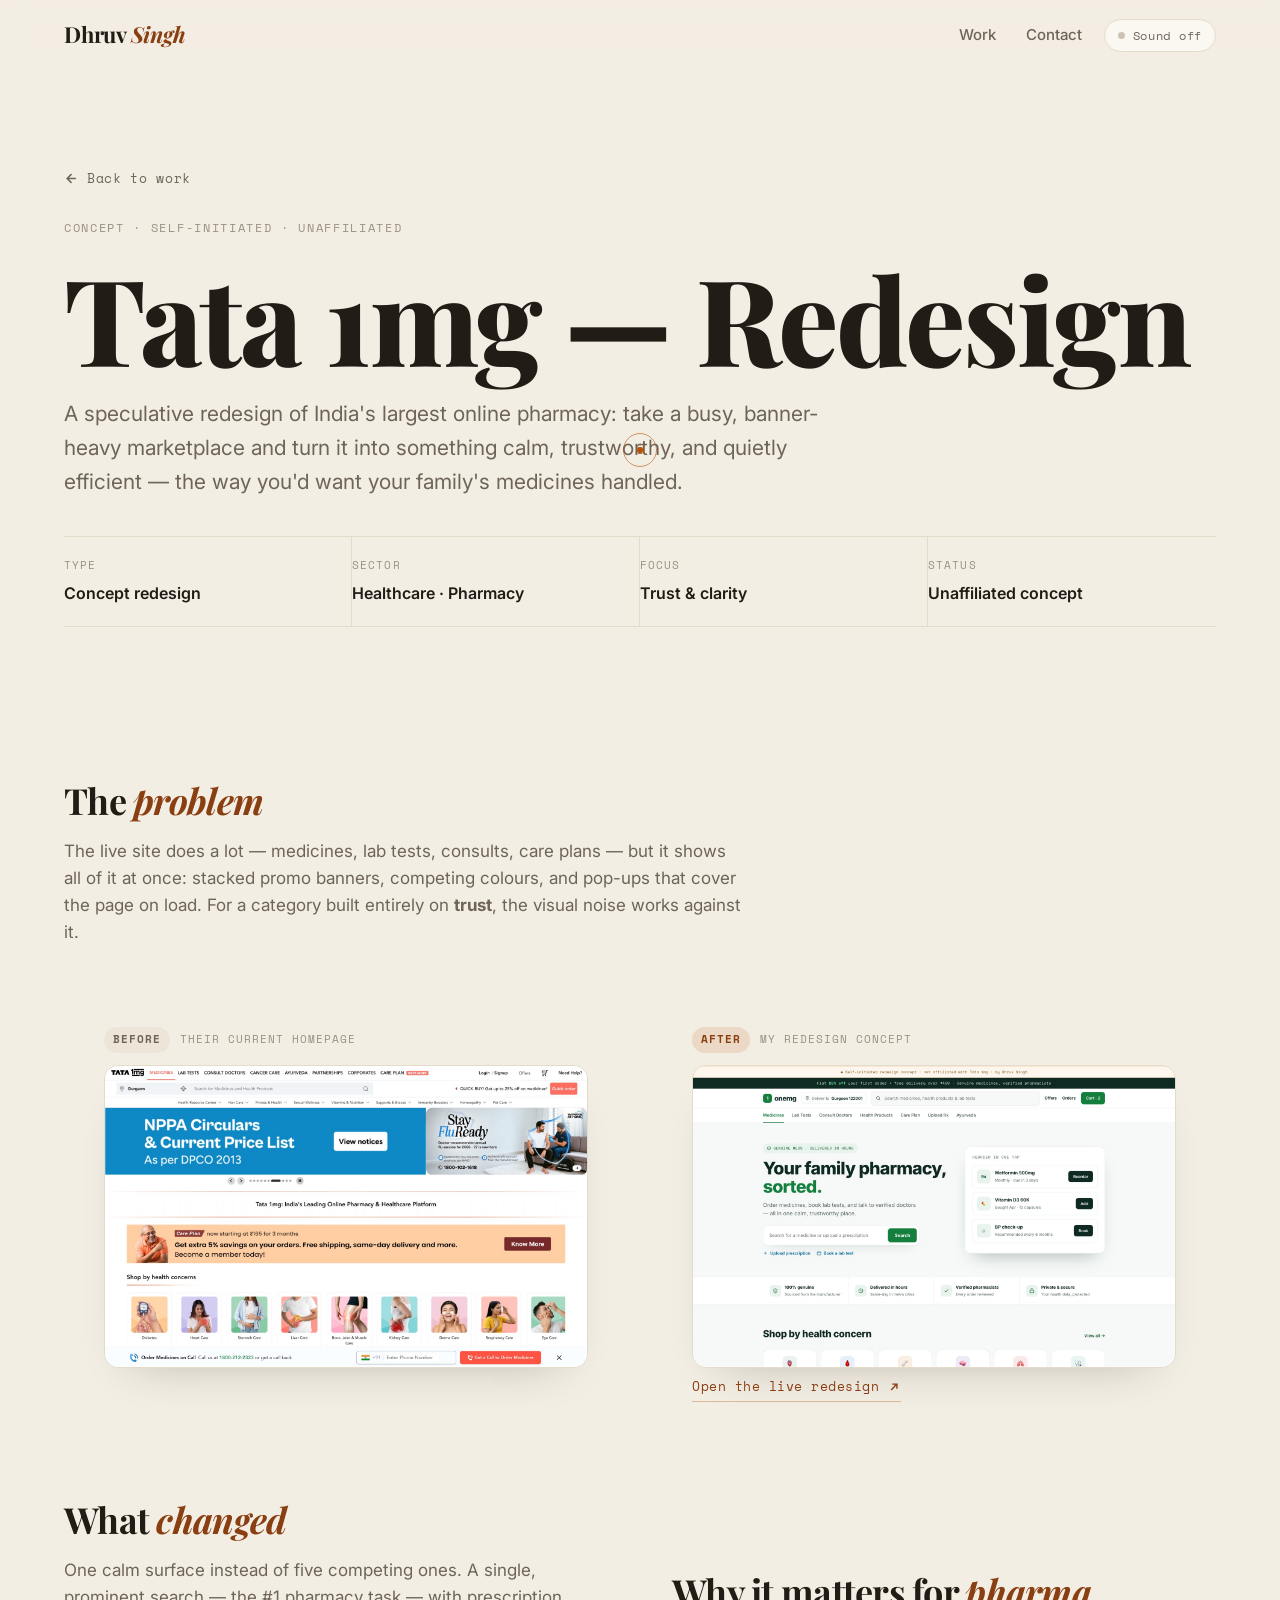
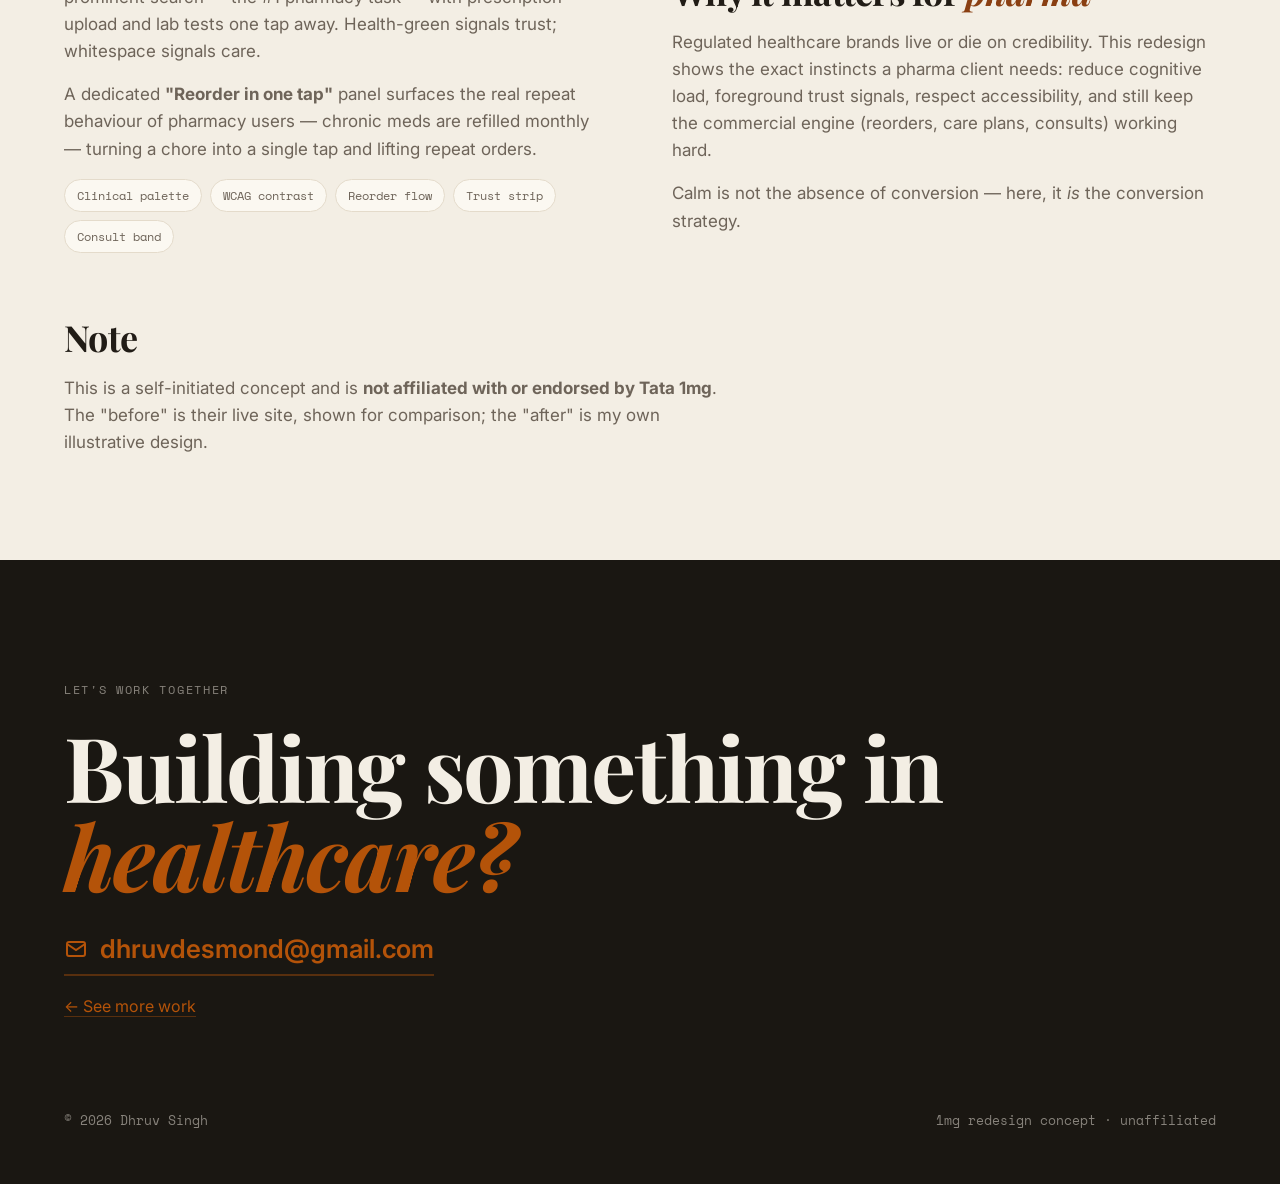
==== case-1mg.html @ 2be218b5 "Real before->after redesigns, favicon, monogram, mobile menu - Blue Tokai + Tata 1mg: designed origi" ====
<!doctype html>
<html lang="en">
<head>
<meta charset="utf-8" />
<meta name="viewport" content="width=device-width, initial-scale=1" />
<title>Tata 1mg — Redesign Concept · Dhruv Singh</title>
<meta name="description" content="A self-initiated, unaffiliated redesign concept for an online pharmacy — calmer, more trustworthy, conversion-aware." />
<link rel="icon" type="image/svg+xml" href="assets/favicon.svg" />
<link rel="preconnect" href="https://fonts.googleapis.com" />
<link rel="preconnect" href="https://fonts.gstatic.com" crossorigin />
<link href="https://fonts.googleapis.com/css2?family=Playfair+Display:ital,wght@0,500;0,600;0,700;0,800;1,500;1,600&family=Inter:wght@400;500;600;700&family=Space+Mono:wght@400;700&display=swap" rel="stylesheet" />
<link rel="stylesheet" href="styles.css" />
</head>
<body>
  <canvas id="trail"></canvas>
  <div id="dot" class="cur" aria-hidden="true"></div>
  <div id="ring" class="cur" aria-hidden="true"></div>

  <header id="hdr"><div class="wrap"><nav>
    <a class="brand" href="index.html">Dhruv <em>Singh</em></a>
    <div class="nav-right">
      <div class="navlinks" id="navlinks"><a href="index.html#work">Work</a><a href="index.html#contact">Contact</a></div>
      <button class="sound-toggle" id="sound" aria-pressed="false"><span class="dotled"></span><span id="sound-label">Sound off</span></button>
      <button class="menu-btn" id="menuBtn" aria-label="Open menu" aria-expanded="false"><span></span><span></span><span></span></button>
    </div>
  </nav></div></header>

  <main>
    <section class="case-hero"><div class="wrap">
      <a class="back-link reveal" href="index.html#work">
        <svg width="15" height="15" viewBox="0 0 24 24" fill="none" stroke="currentColor" stroke-width="2.4"><path d="M19 12H5M12 19l-7-7 7-7"/></svg>
        Back to work</a>
      <span class="eyebrow-label reveal" style="display:block;margin-top:24px">Concept · Self-initiated · Unaffiliated</span>
      <h1 class="reveal">Tata 1mg — Redesign</h1>
      <p class="lead reveal">A speculative redesign of India's largest online pharmacy: take a busy, banner-heavy marketplace and turn it into something calm, trustworthy, and quietly efficient — the way you'd want your family's medicines handled.</p>
      <dl class="case-meta reveal">
        <div><dt>Type</dt><dd>Concept redesign</dd></div>
        <div><dt>Sector</dt><dd>Healthcare · Pharmacy</dd></div>
        <div><dt>Focus</dt><dd>Trust &amp; clarity</dd></div>
        <div><dt>Status</dt><dd>Unaffiliated concept</dd></div>
      </dl>
    </div></section>

    <section class="case-body"><div class="wrap">
      <div class="case-block reveal" style="max-width:62ch;margin-bottom:clamp(40px,6vw,64px)">
        <h2>The <em>problem</em></h2>
        <p>The live site does a lot — medicines, lab tests, consults, care plans — but it shows all of it at once: stacked promo banners, competing colours, and pop-ups that cover the page on load. For a category built entirely on <strong>trust</strong>, the visual noise works against it.</p>
      </div>

      <div class="beforeafter">
        <figure class="ba-item ba-before reveal">
          <figcaption><span class="pin">Before</span> Their current homepage</figcaption>
          <img src="assets/1mg-card.jpg" width="1600" height="1000" loading="lazy" alt="Tata 1mg current homepage — dense banners, promos and a busy 'shop by health concern' grid" />
        </figure>
        <figure class="ba-item ba-after reveal">
          <figcaption><span class="pin">After</span> My redesign concept</figcaption>
          <img src="assets/after-1mg.jpg" width="1600" height="1000" loading="lazy" alt="Redesigned 1mg homepage — calm clinical layout, single clear search, one-tap reorder and a focused trust strip" />
          <a class="view-live" href="mockup-1mg.html" target="_blank" rel="noopener">Open the live redesign
            <svg width="14" height="14" viewBox="0 0 24 24" fill="none" stroke="currentColor" stroke-width="2.4"><path d="M7 17 17 7M9 7h8v8"/></svg></a>
        </figure>
      </div>

      <div class="case-cols" style="margin-top:clamp(48px,7vw,80px)">
        <div class="case-block reveal">
          <h2>What <em>changed</em></h2>
          <p>One calm surface instead of five competing ones. A single, prominent search — the #1 pharmacy task — with prescription upload and lab tests one tap away. Health-green signals trust; whitespace signals care.</p>
          <p>A dedicated <strong>"Reorder in one tap"</strong> panel surfaces the real repeat behaviour of pharmacy users — chronic meds are refilled monthly — turning a chore into a single tap and lifting repeat orders.</p>
          <div class="stack-row">
            <span>Clinical palette</span><span>WCAG contrast</span><span>Reorder flow</span><span>Trust strip</span><span>Consult band</span>
          </div>
        </div>
        <div class="case-block reveal">
          <h2>Why it matters for <em>pharma</em></h2>
          <p>Regulated healthcare brands live or die on credibility. This redesign shows the exact instincts a pharma client needs: reduce cognitive load, foreground trust signals, respect accessibility, and still keep the commercial engine (reorders, care plans, consults) working hard.</p>
          <p>Calm is not the absence of conversion — here, it <em>is</em> the conversion strategy.</p>
        </div>
      </div>

      <div class="case-block reveal" style="max-width:60ch;margin-top:clamp(40px,6vw,64px)">
        <h2>Note</h2>
        <p>This is a self-initiated concept and is <strong>not affiliated with or endorsed by Tata 1mg</strong>. The "before" is their live site, shown for comparison; the "after" is my own illustrative design.</p>
      </div>
    </div></section>
  </main>

  <section id="contact" class="contact" data-dark><div class="wrap">
    <span class="eyebrow-label" style="color:rgba(243,238,228,.5)">Let's work together</span>
    <h2 style="margin-top:18px">Building something in <em>healthcare?</em></h2>
    <a class="mailto" href="mailto:dhruvdesmond@gmail.com" data-mag>
      <svg width="24" height="24" viewBox="0 0 24 24" fill="none" stroke="currentColor" stroke-width="2"><rect x="3" y="5" width="18" height="14" rx="2"/><path d="m3 7 9 6 9-6"/></svg>
      dhruvdesmond@gmail.com</a>
    <p class="sub"><a href="index.html#work" style="color:var(--accent);border-bottom:1px solid rgba(180,83,9,.4)">← See more work</a></p>
  </div></section>

  <footer><div class="wrap"><span>© 2026 Dhruv Singh</span><span>1mg redesign concept · unaffiliated</span></div></footer>
  <script src="script.js"></script>
</body>
</html>
---- styles.css ----
/* ============ Dhruv Singh — cream editorial portfolio ============ */
:root{
  --bg:#F3EEE4; --surface:#FBF8F1; --fg:#211C16; --muted:#6E6459; --faint:#9B9084;
  --line:#E4DBCB; --accent:#B45309; --accent-ink:#8A3F12; --dark:#1A1712; --ink-inv:#F3EEE4;
  --serif:"Playfair Display",Georgia,serif; --sans:"Inter",system-ui,-apple-system,sans-serif; --mono:"Space Mono",monospace;
  --maxw:1200px; --ease:cubic-bezier(.22,.61,.36,1);
}
*{box-sizing:border-box}
html{scroll-behavior:smooth}
body{margin:0;background:var(--bg);color:var(--fg);font-family:var(--sans);font-size:17px;line-height:1.6;-webkit-font-smoothing:antialiased;overflow-x:hidden}
a{color:inherit;text-decoration:none}
img{max-width:100%;display:block}
.wrap{max-width:var(--maxw);margin:0 auto;padding:0 24px}
.mono{font-family:var(--mono)}
.eyebrow-label{font-family:var(--mono);font-size:12px;letter-spacing:.14em;text-transform:uppercase;color:var(--faint)}

/* ---------- custom cursor ---------- */
#trail{position:fixed;inset:0;pointer-events:none;z-index:9998}
.cur{position:fixed;top:0;left:0;pointer-events:none;z-index:9999;border-radius:50%;transform:translate(-50%,-50%);will-change:transform}
#dot{width:7px;height:7px;background:var(--accent)}
#ring{width:34px;height:34px;border:1.5px solid var(--accent);opacity:.6;transition:width .25s var(--ease),height .25s var(--ease),opacity .25s var(--ease),background .25s var(--ease)}
body.cursor-on{cursor:none} body.cursor-on a,body.cursor-on button{cursor:none}
.cursor-hover #ring{width:60px;height:60px;opacity:.9;background:rgba(180,83,9,.10)}
body.on-dark #dot{background:var(--ink-inv)} body.on-dark #ring{border-color:var(--ink-inv)}
.cursor-hover.on-dark #ring{background:rgba(243,238,228,.14)}

/* ---------- nav ---------- */
header{position:sticky;top:0;z-index:100;backdrop-filter:blur(10px);background:rgba(243,238,228,.72);border-bottom:1px solid transparent;transition:border-color .3s}
header.scrolled{border-color:var(--line)}
nav{display:flex;align-items:center;justify-content:space-between;height:70px}
.brand{font-family:var(--serif);font-weight:700;font-size:22px;letter-spacing:-.01em}
.brand em{font-style:italic;color:var(--accent-ink)}
.nav-right{display:flex;align-items:center;gap:22px}
.navlinks{display:flex;align-items:center;gap:30px}
.navlinks a{font-weight:500;color:var(--muted);font-size:15px;transition:color .2s}
.navlinks a:hover{color:var(--fg)}
.menu-btn{display:none;flex-direction:column;justify-content:center;gap:5px;width:40px;height:40px;padding:0 9px;background:var(--surface);border:1px solid var(--line);border-radius:10px}
.menu-btn span{display:block;height:2px;width:100%;background:var(--fg);border-radius:2px;transition:transform .3s var(--ease),opacity .2s}
header.menu-open .menu-btn span:nth-child(1){transform:translateY(7px) rotate(45deg)}
header.menu-open .menu-btn span:nth-child(2){opacity:0}
header.menu-open .menu-btn span:nth-child(3){transform:translateY(-7px) rotate(-45deg)}
.sound-toggle{display:inline-flex;align-items:center;gap:8px;border:1px solid var(--line);background:var(--surface);border-radius:999px;padding:7px 13px;font-family:var(--mono);font-size:12px;letter-spacing:.06em;color:var(--muted);transition:border-color .2s,color .2s}
.sound-toggle:hover{border-color:var(--accent);color:var(--fg)}
.sound-toggle .dotled{width:7px;height:7px;border-radius:50%;background:#CDC3B4}
.sound-toggle.on .dotled{background:var(--accent);box-shadow:0 0 0 3px rgba(180,83,9,.18)}
@media(max-width:720px){
  .menu-btn{display:flex}
  .navlinks{position:absolute;top:100%;left:0;right:0;flex-direction:column;align-items:flex-start;gap:0;
    background:var(--surface);border-bottom:1px solid var(--line);padding:8px 24px 16px;
    opacity:0;visibility:hidden;transform:translateY(-8px);transition:opacity .25s var(--ease),transform .25s var(--ease),visibility .25s}
  header.menu-open .navlinks{opacity:1;visibility:visible;transform:none}
  .navlinks a{width:100%;padding:14px 0;font-size:18px;border-bottom:1px solid var(--line)}
  .navlinks a:last-child{border-bottom:none}
}

/* ---------- hero ---------- */
.hero{padding:clamp(60px,11vw,132px) 0 clamp(44px,7vw,84px)}
.eyebrow{display:inline-flex;align-items:center;gap:9px;font-family:var(--mono);font-size:12px;letter-spacing:.1em;text-transform:uppercase;color:var(--muted);border:1px solid var(--line);background:var(--surface);padding:8px 15px;border-radius:999px;margin-bottom:30px}
.eyebrow .pulse{width:8px;height:8px;border-radius:50%;background:var(--accent);animation:pulse 2.2s infinite}
@keyframes pulse{0%{box-shadow:0 0 0 0 rgba(180,83,9,.5)}70%{box-shadow:0 0 0 10px rgba(180,83,9,0)}100%{box-shadow:0 0 0 0 rgba(180,83,9,0)}}
h1{font-family:var(--serif);font-size:clamp(42px,8vw,104px);line-height:1.0;letter-spacing:-.02em;font-weight:800;margin:0 0 26px;max-width:15ch}
h1 em{font-style:italic;font-weight:500;color:var(--accent-ink)}
.lead{font-size:clamp(17px,2.1vw,21px);color:var(--muted);max-width:54ch;margin:0 0 38px}
.cta-row{display:flex;gap:14px;flex-wrap:wrap;align-items:center}
.btn{display:inline-flex;align-items:center;gap:10px;font-weight:600;font-size:16px;padding:15px 26px;border-radius:12px;transition:transform .15s var(--ease),box-shadow .2s,border-color .2s;will-change:transform}
.btn-primary{background:var(--fg);color:var(--ink-inv)}
.btn-primary:hover{box-shadow:0 14px 34px -12px rgba(33,28,22,.5)}
.btn-ghost{border:1px solid var(--line);background:var(--surface)}
.btn-ghost:hover{border-color:var(--fg)}
.scrollcue{margin-top:60px;font-family:var(--mono);font-size:12px;letter-spacing:.08em;color:var(--muted);display:flex;align-items:center;gap:10px}
.scrollcue .bar{width:1px;height:34px;background:linear-gradient(var(--accent),transparent);display:block}

/* ---------- sections ---------- */
section{padding:clamp(56px,9vw,104px) 0}
.sec-head{display:flex;align-items:baseline;justify-content:space-between;gap:24px;margin-bottom:44px;flex-wrap:wrap}
.sec-title{font-family:var(--serif);font-size:clamp(28px,4.4vw,46px);font-weight:700;letter-spacing:-.02em;margin:0}
.sec-title em{font-style:italic;color:var(--accent-ink)}

/* ---------- work ---------- */
.work-grid{display:grid;grid-template-columns:1fr 1fr;gap:22px}
@media(max-width:760px){.work-grid{grid-template-columns:1fr}}
.card{position:relative;border:1px solid var(--line);border-radius:18px;overflow:hidden;background:var(--surface);transition:transform .4s var(--ease),box-shadow .4s var(--ease),border-color .3s;will-change:transform}
.card:hover{transform:translateY(-6px);box-shadow:0 28px 54px -26px rgba(33,28,22,.32);border-color:transparent}
.shot{display:block;width:100%;height:auto;transition:transform .6s var(--ease);background:#e9e1d3}
.card:hover .shot{transform:scale(1.035)}
.shot-wrap{position:relative;overflow:hidden;margin:0;line-height:0}
.shot-badge{position:absolute;top:12px;left:12px;z-index:3;font-family:var(--mono);font-size:10px;letter-spacing:.08em;text-transform:uppercase;background:rgba(26,23,18,.82);color:var(--ink-inv);padding:5px 10px;border-radius:999px;line-height:1.4;backdrop-filter:blur(4px)}
.thumb{aspect-ratio:16/10;position:relative;overflow:hidden;display:grid;place-items:center}
.thumb .label{font-family:var(--serif);font-weight:700;font-size:clamp(24px,3.6vw,38px);letter-spacing:-.02em;color:#fff;z-index:2;text-align:center;padding:0 20px;transition:transform .5s var(--ease)}
.thumb .sub{position:absolute;bottom:16px;left:0;right:0;text-align:center;font-family:var(--mono);font-size:11px;letter-spacing:.1em;text-transform:uppercase;color:rgba(255,255,255,.75);z-index:2}
.card:hover .thumb .label{transform:scale(1.04)}
.t-coffee{background:linear-gradient(140deg,#92400E 0%,#78350F 60%,#B45309 130%)}
.t-1mg{background:linear-gradient(135deg,#15803D 0%,#0369A1 120%)}
.thumb::after{content:"";position:absolute;inset:0;background:radial-gradient(140% 100% at 50% 120%,rgba(255,255,255,.14),transparent 60%);z-index:1}
.card-meta{display:flex;align-items:center;justify-content:space-between;gap:16px;padding:20px 22px}
.card-meta h3{margin:0;font-family:var(--serif);font-size:21px;font-weight:600;letter-spacing:-.01em}
.card-meta p{margin:4px 0 0;font-size:14px;color:var(--muted)}
.tag{font-family:var(--mono);font-size:10px;font-weight:700;letter-spacing:.08em;text-transform:uppercase;padding:5px 10px;border-radius:999px;white-space:nowrap}
.tag-live{background:rgba(180,83,9,.14);color:var(--accent-ink)}
.tag-concept{background:#EDE6D8;color:var(--muted)}

/* ---------- conversion highlight ---------- */
.convert{border-top:1px solid var(--line)}
.convert-grid{display:grid;grid-template-columns:1.05fr .95fr;gap:clamp(32px,5vw,72px);align-items:center}
@media(max-width:820px){.convert-grid{grid-template-columns:1fr;gap:36px}}
.convert-copy .sec-title{margin:14px 0 18px}
.convert-lead{color:var(--muted);margin:0 0 26px;max-width:44ch}
.wins{list-style:none;margin:0 0 30px;padding:0;display:flex;flex-direction:column;gap:16px}
.wins li{position:relative;padding-left:26px;color:var(--muted);font-size:15.5px;line-height:1.5}
.wins li::before{content:"";position:absolute;left:0;top:8px;width:9px;height:9px;border-radius:50%;background:var(--accent)}
.wins li span{color:var(--fg);font-weight:600}
.convert-link{display:inline-flex;align-items:center;gap:8px;font-family:var(--mono);font-size:13px;letter-spacing:.05em;color:var(--accent-ink);border-bottom:1px solid rgba(180,83,9,.35);padding-bottom:4px;transition:border-color .2s}
.convert-link:hover{border-color:var(--accent-ink)}
.convert-shot{margin:0;position:relative}
.convert-shot img{width:100%;border-radius:16px;border:1px solid var(--line);box-shadow:0 30px 60px -30px rgba(33,28,22,.35);background:var(--surface)}
.convert-shot figcaption{margin-top:14px;font-family:var(--mono);font-size:11px;letter-spacing:.1em;text-transform:uppercase;color:var(--faint);text-align:center}

/* ---------- services ---------- */
.services{border-top:1px solid var(--line);border-bottom:1px solid var(--line)}
.svc-grid{display:grid;grid-template-columns:repeat(4,1fr)}
@media(max-width:820px){.svc-grid{grid-template-columns:1fr 1fr}}
@media(max-width:460px){.svc-grid{grid-template-columns:1fr}}
.svc{padding:30px 26px;border-right:1px solid var(--line)}
.svc:last-child{border-right:none}
@media(max-width:820px){.svc{border-bottom:1px solid var(--line)}.svc:nth-child(2n){border-right:none}}
.svc .n{font-family:var(--mono);font-size:12px;color:var(--accent-ink);margin-bottom:12px}
.svc h4{margin:0 0 6px;font-family:var(--serif);font-size:19px;font-weight:600}
.svc p{margin:0;font-size:14px;color:var(--muted)}

/* ---------- about ---------- */
.about-grid{display:grid;grid-template-columns:1.2fr 1fr;gap:56px;align-items:center}
@media(max-width:760px){.about-grid{grid-template-columns:1fr;gap:32px}}
.about h2{font-family:var(--serif);font-size:clamp(26px,3.8vw,40px);font-weight:700;letter-spacing:-.02em;margin:16px 0 20px;line-height:1.14}
.about h2 em{font-style:italic;color:var(--accent-ink)}
.about p{color:var(--muted);margin:0 0 16px}
.portrait{aspect-ratio:4/5;border-radius:20px;border:1px solid var(--line);background:radial-gradient(120% 90% at 30% 15%,#fbf7ef,#e9dfcd);display:grid;place-items:center;overflow:hidden;position:relative}
.portrait::after{content:"";position:absolute;inset:0;background:radial-gradient(80% 60% at 80% 100%,rgba(180,83,9,.10),transparent 60%)}
.mono-mark{display:flex;flex-direction:column;align-items:center;gap:6px;z-index:1}
.mm-initials{position:relative;font-family:var(--serif);font-weight:800;font-size:clamp(72px,11vw,120px);line-height:1;letter-spacing:-.04em;color:var(--fg)}
.mm-initials i{position:absolute;right:-14px;top:14px;width:12px;height:12px;border-radius:50%;background:var(--accent)}
.mm-name{margin-top:18px;font-family:var(--serif);font-style:italic;font-size:20px;color:var(--fg)}
.mm-role{font-family:var(--mono);font-size:11px;letter-spacing:.12em;text-transform:uppercase;color:var(--muted)}

/* ---------- philosophy (dark) ---------- */
.statement{background:var(--dark);color:var(--ink-inv);padding:clamp(64px,10vw,120px) 0}
.statement-kicker{font-family:var(--mono);color:var(--accent);font-size:12px;letter-spacing:.14em;text-transform:uppercase;margin:0 0 22px}
.statement-big{font-family:var(--serif);font-size:clamp(28px,4.8vw,56px);line-height:1.14;letter-spacing:-.01em;font-weight:500;max-width:20ch;margin:0}
.statement-big em{color:var(--accent);font-style:italic}

/* ---------- contact (dark) ---------- */
.contact{background:var(--dark);color:var(--ink-inv);padding:clamp(56px,9vw,120px) 0 clamp(48px,7vw,90px)}
.contact h2{font-family:var(--serif);font-size:clamp(38px,7vw,90px);line-height:1.0;letter-spacing:-.02em;font-weight:700;margin:0 0 28px}
.contact h2 em{font-style:italic;color:var(--accent)}
.contact .mailto{display:inline-flex;align-items:center;gap:12px;font-size:clamp(18px,3vw,26px);font-weight:600;color:var(--accent);border-bottom:2px solid rgba(180,83,9,.4);padding-bottom:5px;transition:border-color .2s}
.contact .mailto:hover{border-color:var(--accent)}
.contact .sub{color:rgba(243,238,228,.55);margin:18px 0 0;font-size:16px}
footer{background:var(--dark);color:rgba(243,238,228,.5);padding:0 0 54px;font-family:var(--mono);font-size:13px}
footer .wrap{display:flex;justify-content:space-between;flex-wrap:wrap;gap:12px}

/* ---------- case study ---------- */
.back-link{font-family:var(--mono);font-size:13px;letter-spacing:.05em;color:var(--muted);display:inline-flex;align-items:center;gap:8px;transition:color .2s}
.back-link:hover{color:var(--fg)}
.case-hero{padding:clamp(48px,8vw,96px) 0 clamp(28px,4vw,48px)}
.case-hero h1{font-size:clamp(48px,10vw,120px);margin:20px 0 20px}
.case-hero .lead{max-width:60ch}
.case-meta{display:flex;flex-wrap:wrap;gap:0;border-top:1px solid var(--line);border-bottom:1px solid var(--line);margin-top:14px}
.case-meta div{flex:1 1 180px;padding:20px 24px 20px 0;border-right:1px solid var(--line)}
.case-meta div:last-child{border-right:none}
.case-meta dt{font-family:var(--mono);font-size:11px;letter-spacing:.1em;text-transform:uppercase;color:var(--faint);margin:0 0 6px}
.case-meta dd{margin:0;font-weight:600;font-size:16px}
.case-figure{margin:0}
.case-figure img{width:100%;height:auto;display:block;border-radius:18px;border:1px solid var(--line);box-shadow:0 30px 60px -32px rgba(33,28,22,.32)}
.case-figure figcaption{margin-top:14px;font-family:var(--mono);font-size:11px;letter-spacing:.09em;text-transform:uppercase;color:var(--faint)}
.case-body{padding:clamp(48px,7vw,88px) 0}
.case-cols{display:grid;grid-template-columns:1fr 1fr;gap:clamp(32px,5vw,72px);align-items:start}
@media(max-width:760px){.case-cols{grid-template-columns:1fr;gap:28px}}
.case-block h2{font-family:var(--serif);font-size:clamp(24px,3.4vw,36px);font-weight:700;letter-spacing:-.02em;margin:0 0 16px;line-height:1.15}
.case-block h2 em{font-style:italic;color:var(--accent-ink)}
.case-block p{color:var(--muted);margin:0 0 16px}
.case-block+.case-block{margin-top:clamp(40px,6vw,72px)}
.case-figure.wide{margin:clamp(40px,6vw,72px) 0}
.beforeafter{display:grid;grid-template-columns:1fr 1fr;gap:24px;align-items:start}
@media(max-width:820px){.beforeafter{grid-template-columns:1fr;gap:20px}}
.ba-item figcaption{display:flex;align-items:center;gap:10px;margin:0 0 12px;font-family:var(--mono);font-size:11px;letter-spacing:.09em;text-transform:uppercase;color:var(--faint)}
.ba-item .pin{padding:4px 9px;border-radius:999px;font-weight:700}
.ba-before .pin{background:#EDE6D8;color:var(--muted)}
.ba-after .pin{background:rgba(180,83,9,.14);color:var(--accent-ink)}
.ba-item img{width:100%;height:auto;display:block;border-radius:14px;border:1px solid var(--line);box-shadow:0 22px 44px -30px rgba(33,28,22,.3)}
.view-live{display:inline-flex;align-items:center;gap:8px;margin-top:8px;font-family:var(--mono);font-size:13px;letter-spacing:.04em;color:var(--accent-ink);border-bottom:1px solid rgba(180,83,9,.35);padding-bottom:4px;transition:border-color .2s}
.view-live:hover{border-color:var(--accent-ink)}
.stack-row{display:flex;flex-wrap:wrap;gap:8px;margin-top:8px}
.stack-row span{font-family:var(--mono);font-size:12px;color:var(--muted);border:1px solid var(--line);border-radius:999px;padding:6px 12px;background:var(--surface)}

/* ---------- reveal + ripple ---------- */
.reveal{opacity:0;transform:translateY(26px);transition:opacity .7s var(--ease),transform .7s var(--ease)}
.reveal.in{opacity:1;transform:none}
.ripple{position:fixed;pointer-events:none;z-index:9997;border-radius:50%;width:14px;height:14px;margin:-7px 0 0 -7px;background:rgba(180,83,9,.32);animation:ripple .6s var(--ease) forwards}
@keyframes ripple{to{transform:scale(9);opacity:0}}
@media(prefers-reduced-motion:reduce){*{animation-duration:.001ms!important;transition-duration:.001ms!important;scroll-behavior:auto!important}.reveal{opacity:1;transform:none}}
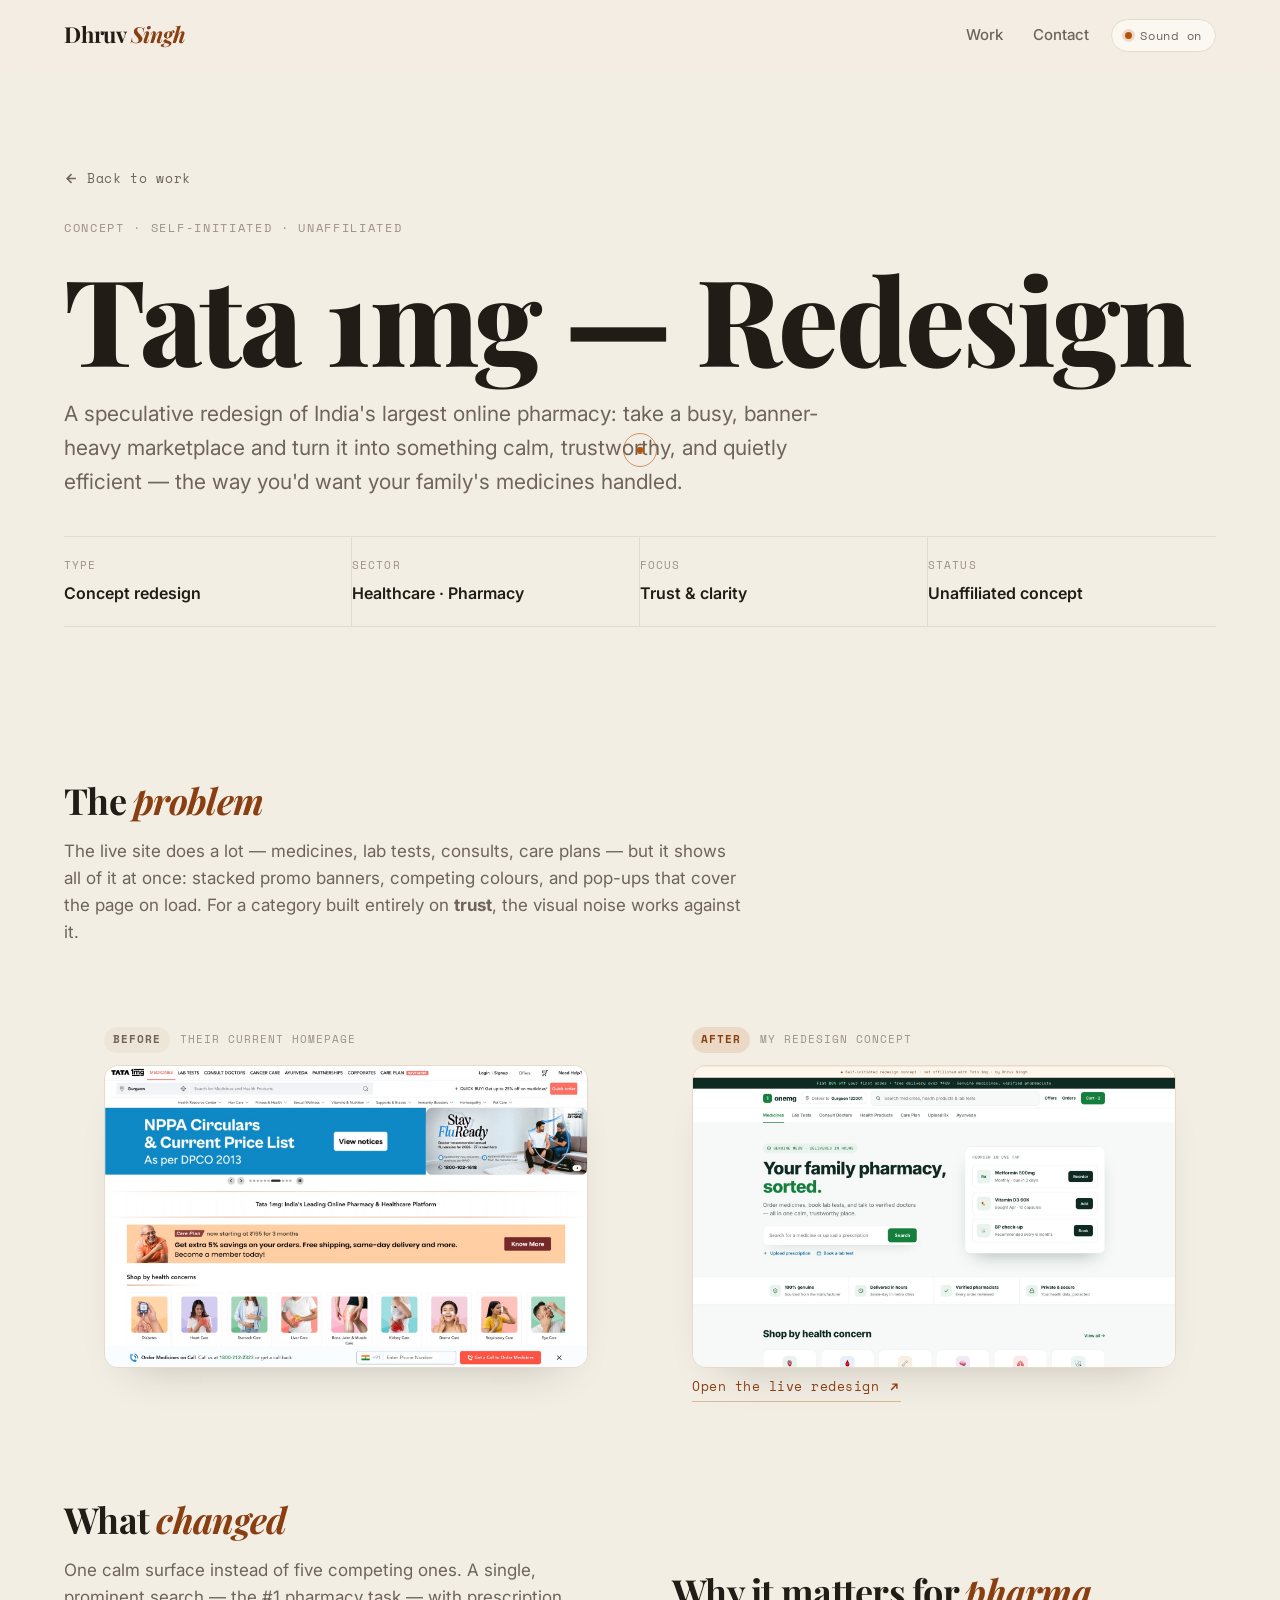
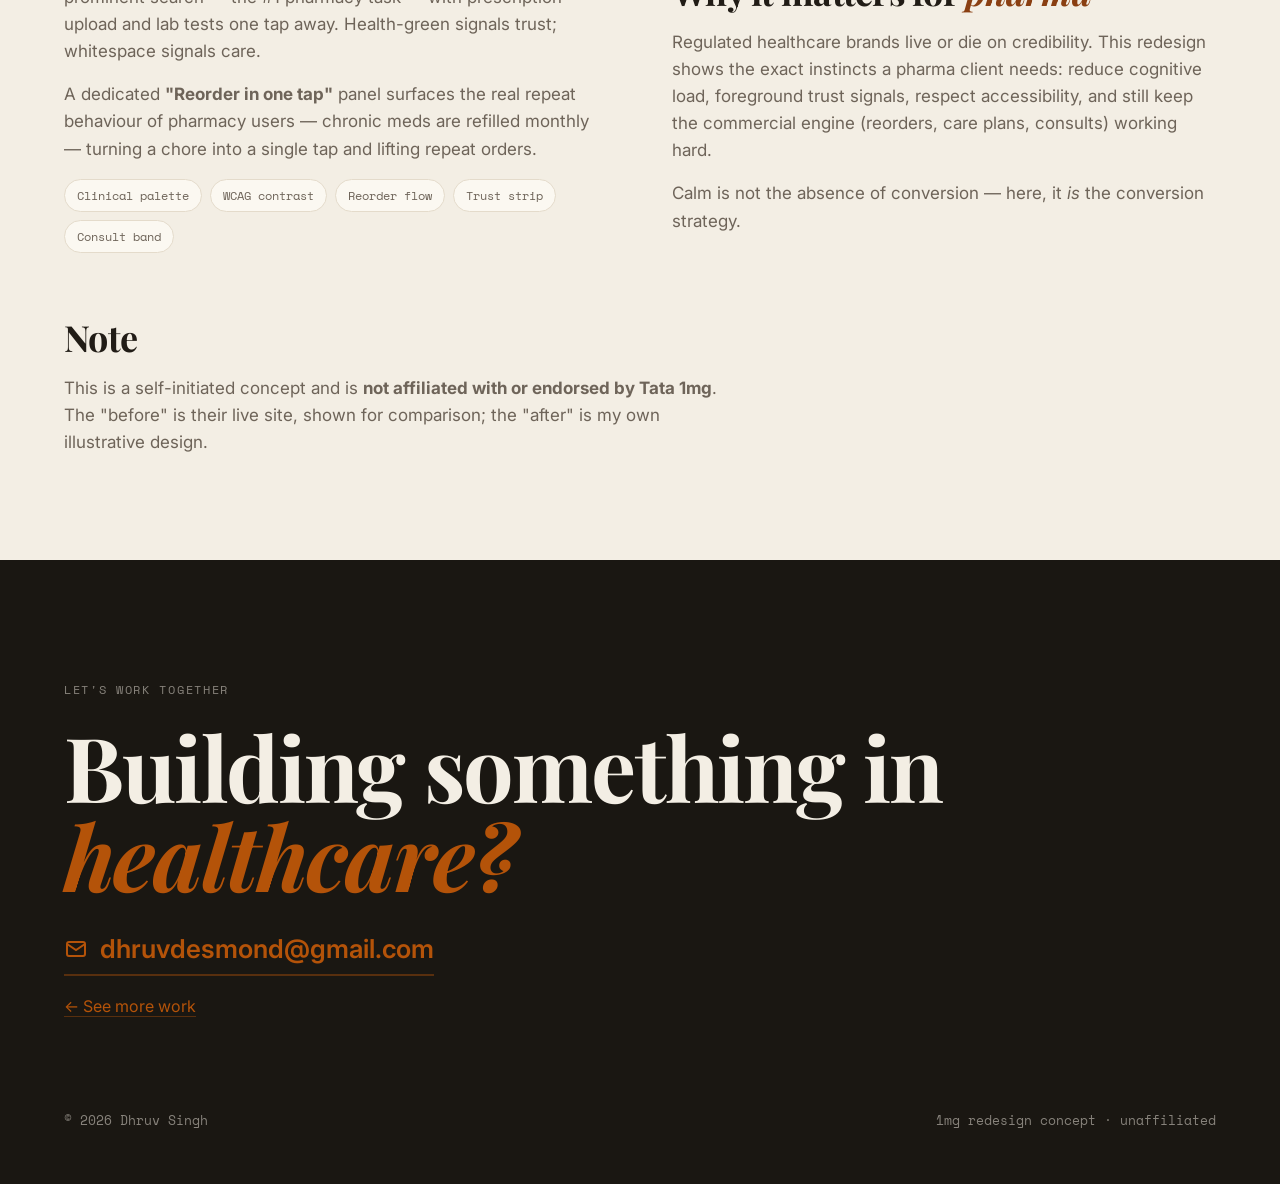
==== commit 08132548: "Sound on by default; balance conversion bundle image (cap size, center, caption below) Co-Authored-B" ====
--- a/case-1mg.html
+++ b/case-1mg.html
@@ -20,7 +20,7 @@
     <a class="brand" href="index.html">Dhruv <em>Singh</em></a>
     <div class="nav-right">
       <div class="navlinks" id="navlinks"><a href="index.html#work">Work</a><a href="index.html#contact">Contact</a></div>
-      <button class="sound-toggle" id="sound" aria-pressed="false"><span class="dotled"></span><span id="sound-label">Sound off</span></button>
+      <button class="sound-toggle on" id="sound" aria-pressed="true"><span class="dotled"></span><span id="sound-label">Sound on</span></button>
       <button class="menu-btn" id="menuBtn" aria-label="Open menu" aria-expanded="false"><span></span><span></span><span></span></button>
     </div>
   </nav></div></header>
--- a/styles.css
+++ b/styles.css
@@ -111,8 +111,8 @@
 .wins li span{color:var(--fg);font-weight:600}
 .convert-link{display:inline-flex;align-items:center;gap:8px;font-family:var(--mono);font-size:13px;letter-spacing:.05em;color:var(--accent-ink);border-bottom:1px solid rgba(180,83,9,.35);padding-bottom:4px;transition:border-color .2s}
 .convert-link:hover{border-color:var(--accent-ink)}
-.convert-shot{margin:0;position:relative}
-.convert-shot img{width:100%;border-radius:16px;border:1px solid var(--line);box-shadow:0 30px 60px -30px rgba(33,28,22,.35);background:var(--surface)}
+.convert-shot{margin:0;display:flex;flex-direction:column;align-items:center}
+.convert-shot img{width:100%;max-width:360px;height:auto;border-radius:16px;border:1px solid var(--line);box-shadow:0 30px 60px -30px rgba(33,28,22,.35);background:var(--surface)}
 .convert-shot figcaption{margin-top:14px;font-family:var(--mono);font-size:11px;letter-spacing:.1em;text-transform:uppercase;color:var(--faint);text-align:center}
 
 /* ---------- services ---------- */
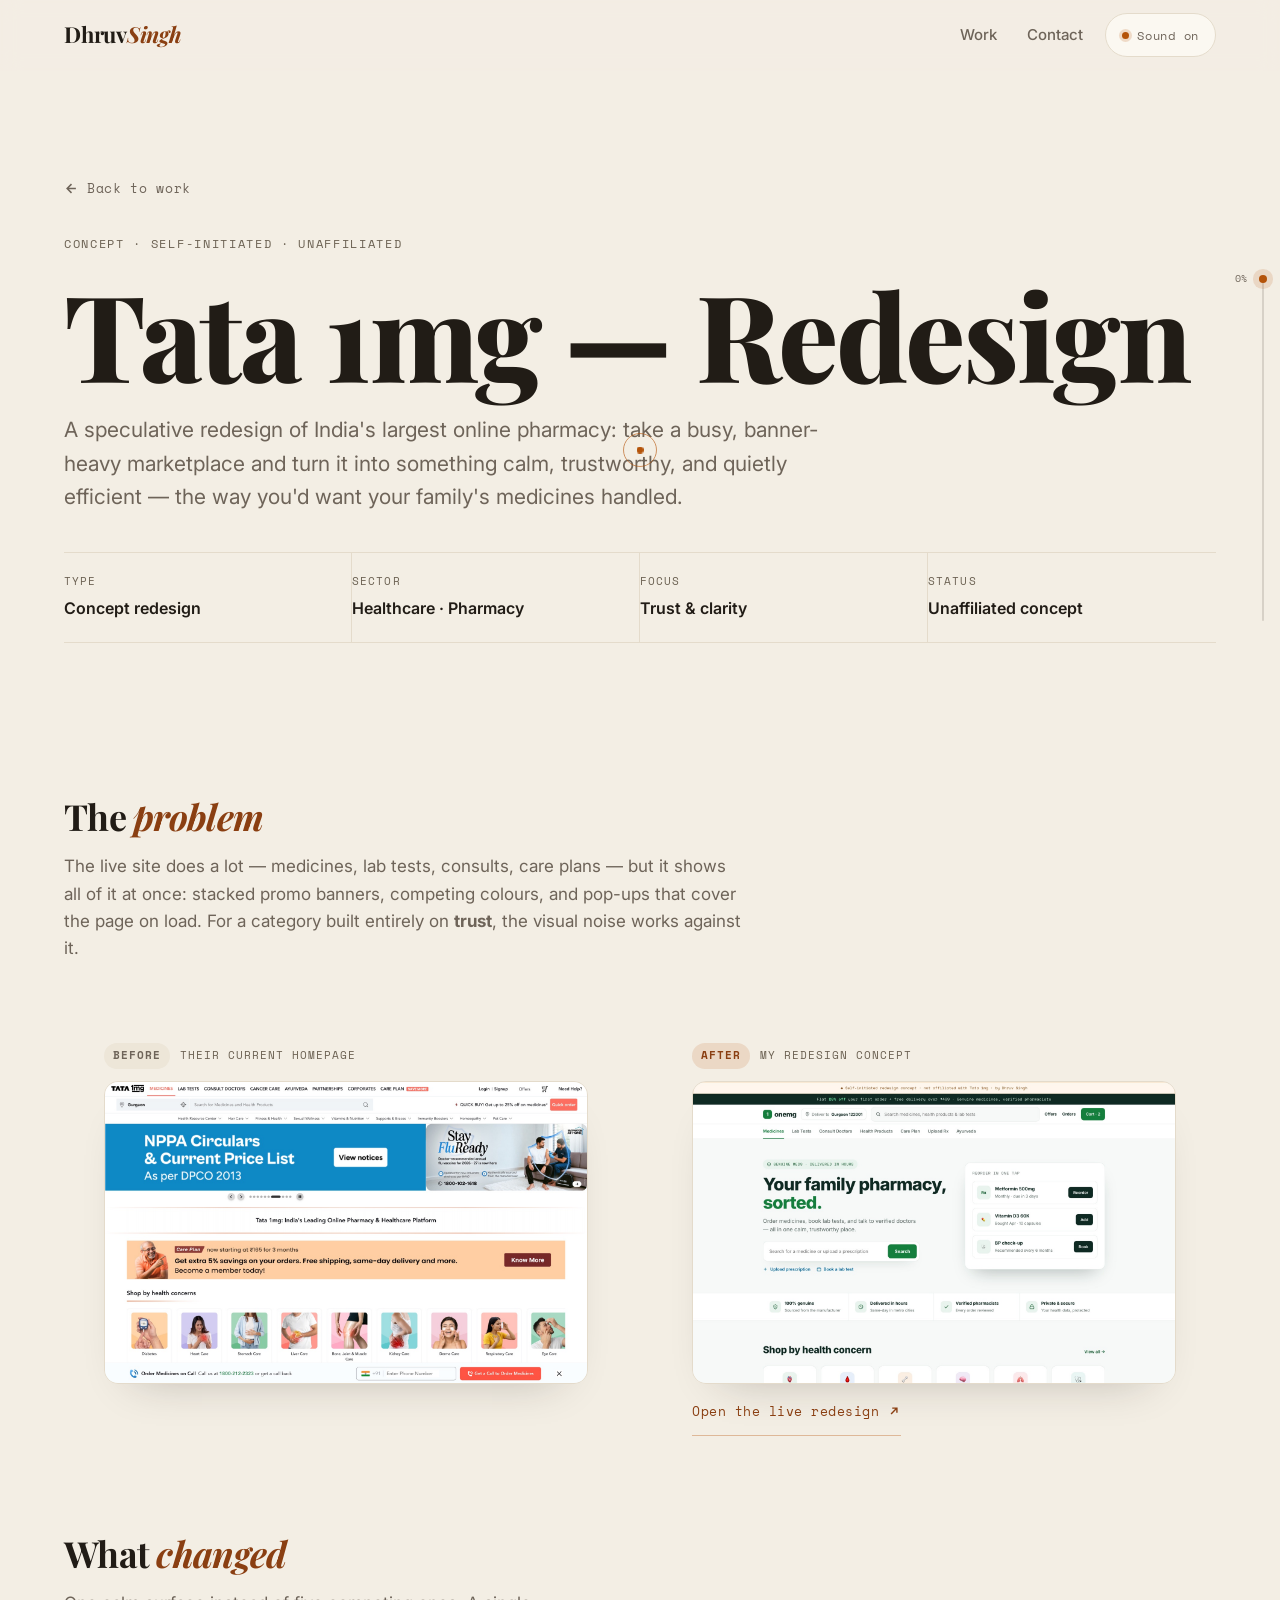
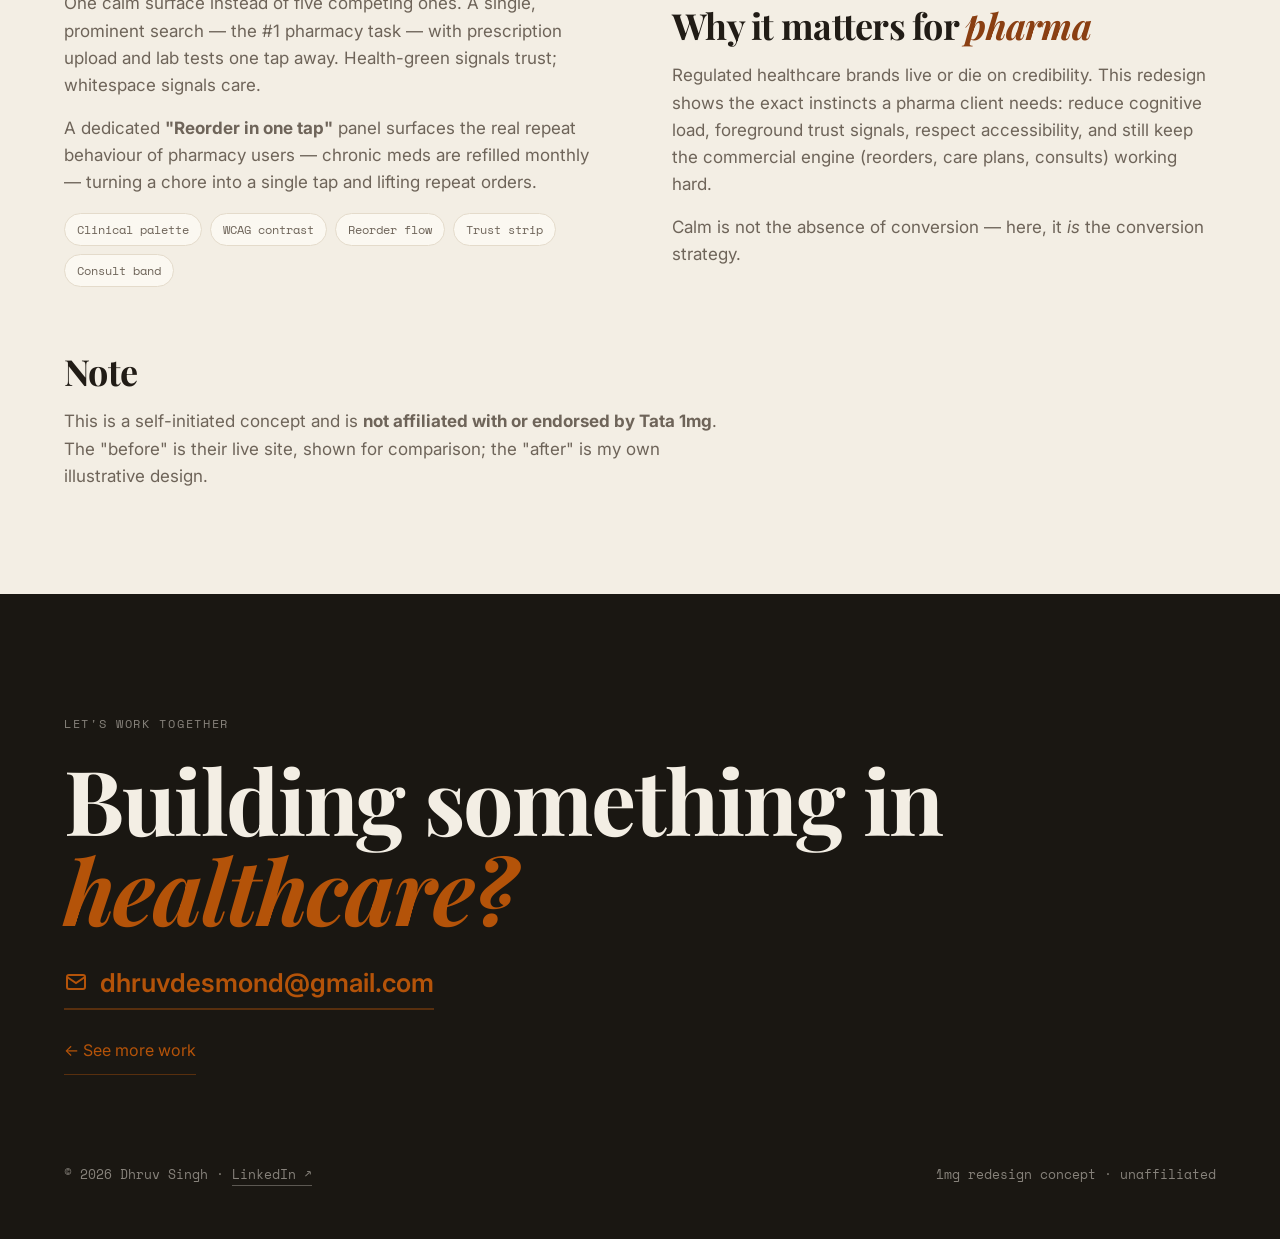
==== commit 5705a5fb: "Full-stack repositioning, expanded services, scroll rail, LinkedIn, a11y fixes - Copy: generalised f" ====
--- a/case-1mg.html
+++ b/case-1mg.html
@@ -92,7 +92,7 @@
     <p class="sub"><a href="index.html#work" style="color:var(--accent);border-bottom:1px solid rgba(180,83,9,.4)">← See more work</a></p>
   </div></section>
 
-  <footer><div class="wrap"><span>© 2026 Dhruv Singh</span><span>1mg redesign concept · unaffiliated</span></div></footer>
+  <footer><div class="wrap"><span>© 2026 Dhruv Singh · <a href="https://www.linkedin.com/in/dhruv-singh-nunia/" target="_blank" rel="noopener">LinkedIn ↗</a></span><span>1mg redesign concept · unaffiliated</span></div></footer>
   <script src="script.js"></script>
 </body>
 </html>
--- a/styles.css
+++ b/styles.css
@@ -1,7 +1,7 @@
 /* ============ Dhruv Singh — cream editorial portfolio ============ */
 :root{
-  --bg:#F3EEE4; --surface:#FBF8F1; --fg:#211C16; --muted:#6E6459; --faint:#9B9084;
-  --line:#E4DBCB; --accent:#B45309; --accent-ink:#8A3F12; --dark:#1A1712; --ink-inv:#F3EEE4;
+  --bg:#F3EEE4; --surface:#FBF8F1; --fg:#211C16; --muted:#6E6459;
+  --line:#E4DBCB; --accent:#B45309; --accent-ink:#8A3F12; --dark:#1A1712; --ink-inv:#F3EEE4; --faint:#6B6152;
   --serif:"Playfair Display",Georgia,serif; --sans:"Inter",system-ui,-apple-system,sans-serif; --mono:"Space Mono",monospace;
   --maxw:1200px; --ease:cubic-bezier(.22,.61,.36,1);
 }
@@ -28,18 +28,18 @@
 header{position:sticky;top:0;z-index:100;backdrop-filter:blur(10px);background:rgba(243,238,228,.72);border-bottom:1px solid transparent;transition:border-color .3s}
 header.scrolled{border-color:var(--line)}
 nav{display:flex;align-items:center;justify-content:space-between;height:70px}
-.brand{font-family:var(--serif);font-weight:700;font-size:22px;letter-spacing:-.01em}
+.brand{font-family:var(--serif);font-weight:700;font-size:22px;letter-spacing:-.01em;padding:8px 0;display:inline-flex;align-items:center}
 .brand em{font-style:italic;color:var(--accent-ink)}
 .nav-right{display:flex;align-items:center;gap:22px}
 .navlinks{display:flex;align-items:center;gap:30px}
 .navlinks a{font-weight:500;color:var(--muted);font-size:15px;transition:color .2s}
 .navlinks a:hover{color:var(--fg)}
-.menu-btn{display:none;flex-direction:column;justify-content:center;gap:5px;width:40px;height:40px;padding:0 9px;background:var(--surface);border:1px solid var(--line);border-radius:10px}
+.menu-btn{display:none;flex-direction:column;justify-content:center;gap:5px;width:44px;height:44px;padding:0 10px;background:var(--surface);border:1px solid var(--line);border-radius:10px}
 .menu-btn span{display:block;height:2px;width:100%;background:var(--fg);border-radius:2px;transition:transform .3s var(--ease),opacity .2s}
 header.menu-open .menu-btn span:nth-child(1){transform:translateY(7px) rotate(45deg)}
 header.menu-open .menu-btn span:nth-child(2){opacity:0}
 header.menu-open .menu-btn span:nth-child(3){transform:translateY(-7px) rotate(-45deg)}
-.sound-toggle{display:inline-flex;align-items:center;gap:8px;border:1px solid var(--line);background:var(--surface);border-radius:999px;padding:7px 13px;font-family:var(--mono);font-size:12px;letter-spacing:.06em;color:var(--muted);transition:border-color .2s,color .2s}
+.sound-toggle{display:inline-flex;align-items:center;gap:8px;min-height:44px;border:1px solid var(--line);background:var(--surface);border-radius:999px;padding:10px 16px;font-family:var(--mono);font-size:12px;letter-spacing:.06em;color:var(--muted);transition:border-color .2s,color .2s}
 .sound-toggle:hover{border-color:var(--accent);color:var(--fg)}
 .sound-toggle .dotled{width:7px;height:7px;border-radius:50%;background:#CDC3B4}
 .sound-toggle.on .dotled{background:var(--accent);box-shadow:0 0 0 3px rgba(180,83,9,.18)}
@@ -95,7 +95,7 @@
 .card-meta{display:flex;align-items:center;justify-content:space-between;gap:16px;padding:20px 22px}
 .card-meta h3{margin:0;font-family:var(--serif);font-size:21px;font-weight:600;letter-spacing:-.01em}
 .card-meta p{margin:4px 0 0;font-size:14px;color:var(--muted)}
-.tag{font-family:var(--mono);font-size:10px;font-weight:700;letter-spacing:.08em;text-transform:uppercase;padding:5px 10px;border-radius:999px;white-space:nowrap}
+.tag{font-family:var(--mono);font-size:11px;font-weight:700;letter-spacing:.08em;text-transform:uppercase;padding:6px 11px;border-radius:999px;white-space:nowrap}
 .tag-live{background:rgba(180,83,9,.14);color:var(--accent-ink)}
 .tag-concept{background:#EDE6D8;color:var(--muted)}
 
@@ -109,23 +109,42 @@
 .wins li{position:relative;padding-left:26px;color:var(--muted);font-size:15.5px;line-height:1.5}
 .wins li::before{content:"";position:absolute;left:0;top:8px;width:9px;height:9px;border-radius:50%;background:var(--accent)}
 .wins li span{color:var(--fg);font-weight:600}
-.convert-link{display:inline-flex;align-items:center;gap:8px;font-family:var(--mono);font-size:13px;letter-spacing:.05em;color:var(--accent-ink);border-bottom:1px solid rgba(180,83,9,.35);padding-bottom:4px;transition:border-color .2s}
+.convert-link{display:inline-flex;align-items:center;gap:8px;min-height:44px;font-family:var(--mono);font-size:13px;letter-spacing:.05em;color:var(--accent-ink);border-bottom:1px solid rgba(180,83,9,.35);padding-bottom:4px;transition:border-color .2s}
 .convert-link:hover{border-color:var(--accent-ink)}
 .convert-shot{margin:0;display:flex;flex-direction:column;align-items:center}
-.convert-shot img{width:100%;max-width:360px;height:auto;border-radius:16px;border:1px solid var(--line);box-shadow:0 30px 60px -30px rgba(33,28,22,.35);background:var(--surface)}
+.convert-shot img{width:100%;max-width:340px;height:auto;border-radius:16px;border:1px solid var(--line);box-shadow:0 30px 60px -30px rgba(33,28,22,.35);background:var(--surface)}
+@media(max-width:760px){.convert-shot img{max-width:280px}}
 .convert-shot figcaption{margin-top:14px;font-family:var(--mono);font-size:11px;letter-spacing:.1em;text-transform:uppercase;color:var(--faint);text-align:center}
 
 /* ---------- services ---------- */
-.services{border-top:1px solid var(--line);border-bottom:1px solid var(--line)}
-.svc-grid{display:grid;grid-template-columns:repeat(4,1fr)}
-@media(max-width:820px){.svc-grid{grid-template-columns:1fr 1fr}}
-@media(max-width:460px){.svc-grid{grid-template-columns:1fr}}
-.svc{padding:30px 26px;border-right:1px solid var(--line)}
-.svc:last-child{border-right:none}
-@media(max-width:820px){.svc{border-bottom:1px solid var(--line)}.svc:nth-child(2n){border-right:none}}
-.svc .n{font-family:var(--mono);font-size:12px;color:var(--accent-ink);margin-bottom:12px}
-.svc h4{margin:0 0 6px;font-family:var(--serif);font-size:19px;font-weight:600}
-.svc p{margin:0;font-size:14px;color:var(--muted)}
+.services{border-top:1px solid var(--line)}
+.price-banner{display:flex;align-items:center;justify-content:space-between;gap:18px;flex-wrap:wrap;background:var(--dark);color:var(--ink-inv);border-radius:18px;padding:24px 28px;margin-bottom:26px;transition:transform .15s var(--ease),box-shadow .2s;will-change:transform}
+.price-banner:hover{box-shadow:0 20px 44px -22px rgba(26,23,18,.5)}
+.pb-label{font-family:var(--mono);font-size:12px;letter-spacing:.08em;text-transform:uppercase;color:rgba(243,238,228,.6);display:block;margin-bottom:7px}
+.pb-price{font-family:var(--serif);font-size:clamp(23px,3.4vw,34px);font-weight:700;line-height:1.1}
+.pb-price em{font-style:italic;color:var(--accent)}
+.pb-cta{display:inline-flex;align-items:center;gap:8px;min-height:44px;font-weight:600;color:var(--accent);white-space:nowrap}
+.svc-grid{display:grid;grid-template-columns:repeat(4,1fr);border:1px solid var(--line);border-radius:16px;overflow:hidden;background:var(--surface)}
+.svc{padding:26px 24px;border-right:1px solid var(--line);border-bottom:1px solid var(--line)}
+.svc:nth-child(4n){border-right:none}
+.svc:nth-last-child(-n+4){border-bottom:none}
+.svc .ic{width:40px;height:40px;border-radius:11px;background:var(--bg);border:1px solid var(--line);display:grid;place-items:center;color:var(--accent-ink);margin-bottom:14px}
+.svc h4{margin:0 0 6px;font-family:var(--serif);font-size:18px;font-weight:600}
+.svc p{margin:0;font-size:14px;color:var(--muted);line-height:1.5}
+.svc .price{display:block;margin-top:10px;font-family:var(--mono);font-size:12px;color:var(--accent-ink);font-weight:700}
+@media(max-width:820px){
+  .svc-grid{grid-template-columns:1fr 1fr}
+  .svc{border-right:1px solid var(--line);border-bottom:1px solid var(--line)}
+  .svc:nth-child(4n){border-right:1px solid var(--line)}
+  .svc:nth-child(2n){border-right:none}
+  .svc:nth-last-child(-n+4){border-bottom:1px solid var(--line)}
+  .svc:nth-last-child(-n+2){border-bottom:none}
+}
+@media(max-width:460px){
+  .svc-grid{grid-template-columns:1fr}
+  .svc{border-right:none;border-bottom:1px solid var(--line)}
+  .svc:last-child{border-bottom:none}
+}
 
 /* ---------- about ---------- */
 .about-grid{display:grid;grid-template-columns:1.2fr 1fr;gap:56px;align-items:center}
@@ -151,14 +170,20 @@
 .contact{background:var(--dark);color:var(--ink-inv);padding:clamp(56px,9vw,120px) 0 clamp(48px,7vw,90px)}
 .contact h2{font-family:var(--serif);font-size:clamp(38px,7vw,90px);line-height:1.0;letter-spacing:-.02em;font-weight:700;margin:0 0 28px}
 .contact h2 em{font-style:italic;color:var(--accent)}
-.contact .mailto{display:inline-flex;align-items:center;gap:12px;font-size:clamp(18px,3vw,26px);font-weight:600;color:var(--accent);border-bottom:2px solid rgba(180,83,9,.4);padding-bottom:5px;transition:border-color .2s}
+.contact .mailto{display:inline-flex;align-items:center;gap:12px;min-height:44px;font-size:clamp(18px,3vw,26px);font-weight:600;color:var(--accent);border-bottom:2px solid rgba(180,83,9,.4);padding-bottom:5px;transition:border-color .2s}
 .contact .mailto:hover{border-color:var(--accent)}
+.contact .socials{margin:22px 0 0}
+.contact .socials a{display:inline-flex;align-items:center;gap:9px;min-height:44px;color:var(--ink-inv);font-weight:600;font-size:16px;border-bottom:1px solid rgba(243,238,228,.3);padding-bottom:3px;transition:border-color .2s}
+.contact .socials a:hover{border-color:var(--ink-inv)}
 .contact .sub{color:rgba(243,238,228,.55);margin:18px 0 0;font-size:16px}
+footer a{color:inherit;border-bottom:1px solid rgba(243,238,228,.3);padding-bottom:1px}
+footer a:hover{border-color:rgba(243,238,228,.7)}
+.contact .sub a{display:inline-block;padding:10px 0}
 footer{background:var(--dark);color:rgba(243,238,228,.5);padding:0 0 54px;font-family:var(--mono);font-size:13px}
 footer .wrap{display:flex;justify-content:space-between;flex-wrap:wrap;gap:12px}
 
 /* ---------- case study ---------- */
-.back-link{font-family:var(--mono);font-size:13px;letter-spacing:.05em;color:var(--muted);display:inline-flex;align-items:center;gap:8px;transition:color .2s}
+.back-link{font-family:var(--mono);font-size:13px;letter-spacing:.05em;color:var(--muted);display:inline-flex;align-items:center;gap:8px;padding:11px 0;transition:color .2s}
 .back-link:hover{color:var(--fg)}
 .case-hero{padding:clamp(48px,8vw,96px) 0 clamp(28px,4vw,48px)}
 .case-hero h1{font-size:clamp(48px,10vw,120px);margin:20px 0 20px}
@@ -186,10 +211,21 @@
 .ba-before .pin{background:#EDE6D8;color:var(--muted)}
 .ba-after .pin{background:rgba(180,83,9,.14);color:var(--accent-ink)}
 .ba-item img{width:100%;height:auto;display:block;border-radius:14px;border:1px solid var(--line);box-shadow:0 22px 44px -30px rgba(33,28,22,.3)}
-.view-live{display:inline-flex;align-items:center;gap:8px;margin-top:8px;font-family:var(--mono);font-size:13px;letter-spacing:.04em;color:var(--accent-ink);border-bottom:1px solid rgba(180,83,9,.35);padding-bottom:4px;transition:border-color .2s}
+.view-live{display:inline-flex;align-items:center;gap:8px;margin-top:8px;min-height:44px;font-family:var(--mono);font-size:13px;letter-spacing:.04em;color:var(--accent-ink);border-bottom:1px solid rgba(180,83,9,.35);padding-bottom:4px;transition:border-color .2s}
 .view-live:hover{border-color:var(--accent-ink)}
 .stack-row{display:flex;flex-wrap:wrap;gap:8px;margin-top:8px}
 .stack-row span{font-family:var(--mono);font-size:12px;color:var(--muted);border:1px solid var(--line);border-radius:999px;padding:6px 12px;background:var(--surface)}
+
+/* ---------- scroll progress rail ---------- */
+.scroll-rail{position:fixed;right:16px;top:50%;transform:translateY(-50%);height:38vh;z-index:90;pointer-events:none;display:flex;align-items:stretch}
+.sr-track{position:relative;width:2px;height:100%;background:rgba(120,110,95,.22);border-radius:2px}
+.sr-fill{position:absolute;top:0;left:0;width:100%;height:100%;background:var(--accent);border-radius:2px;transform-origin:top;transform:scaleY(0);transition:transform .12s var(--ease)}
+.sr-dot{position:absolute;left:50%;top:0;width:8px;height:8px;border-radius:50%;background:var(--accent);transform:translate(-50%,-50%);transition:top .12s var(--ease)}
+.sr-pct{position:absolute;right:16px;top:0;transform:translateY(-50%);font-family:var(--mono);font-size:10px;letter-spacing:.06em;color:var(--muted);opacity:0;transition:opacity .3s,top .12s var(--ease);white-space:nowrap}
+.scroll-rail.active .sr-pct{opacity:1}
+.scroll-rail.active .sr-dot{box-shadow:0 0 0 6px rgba(180,83,9,.14)}
+@media(max-width:600px){.scroll-rail{right:9px;height:30vh}.sr-pct{display:none}}
+@media(prefers-reduced-motion:reduce){.sr-fill,.sr-dot{transition:none}}
 
 /* ---------- reveal + ripple ---------- */
 .reveal{opacity:0;transform:translateY(26px);transition:opacity .7s var(--ease),transform .7s var(--ease)}
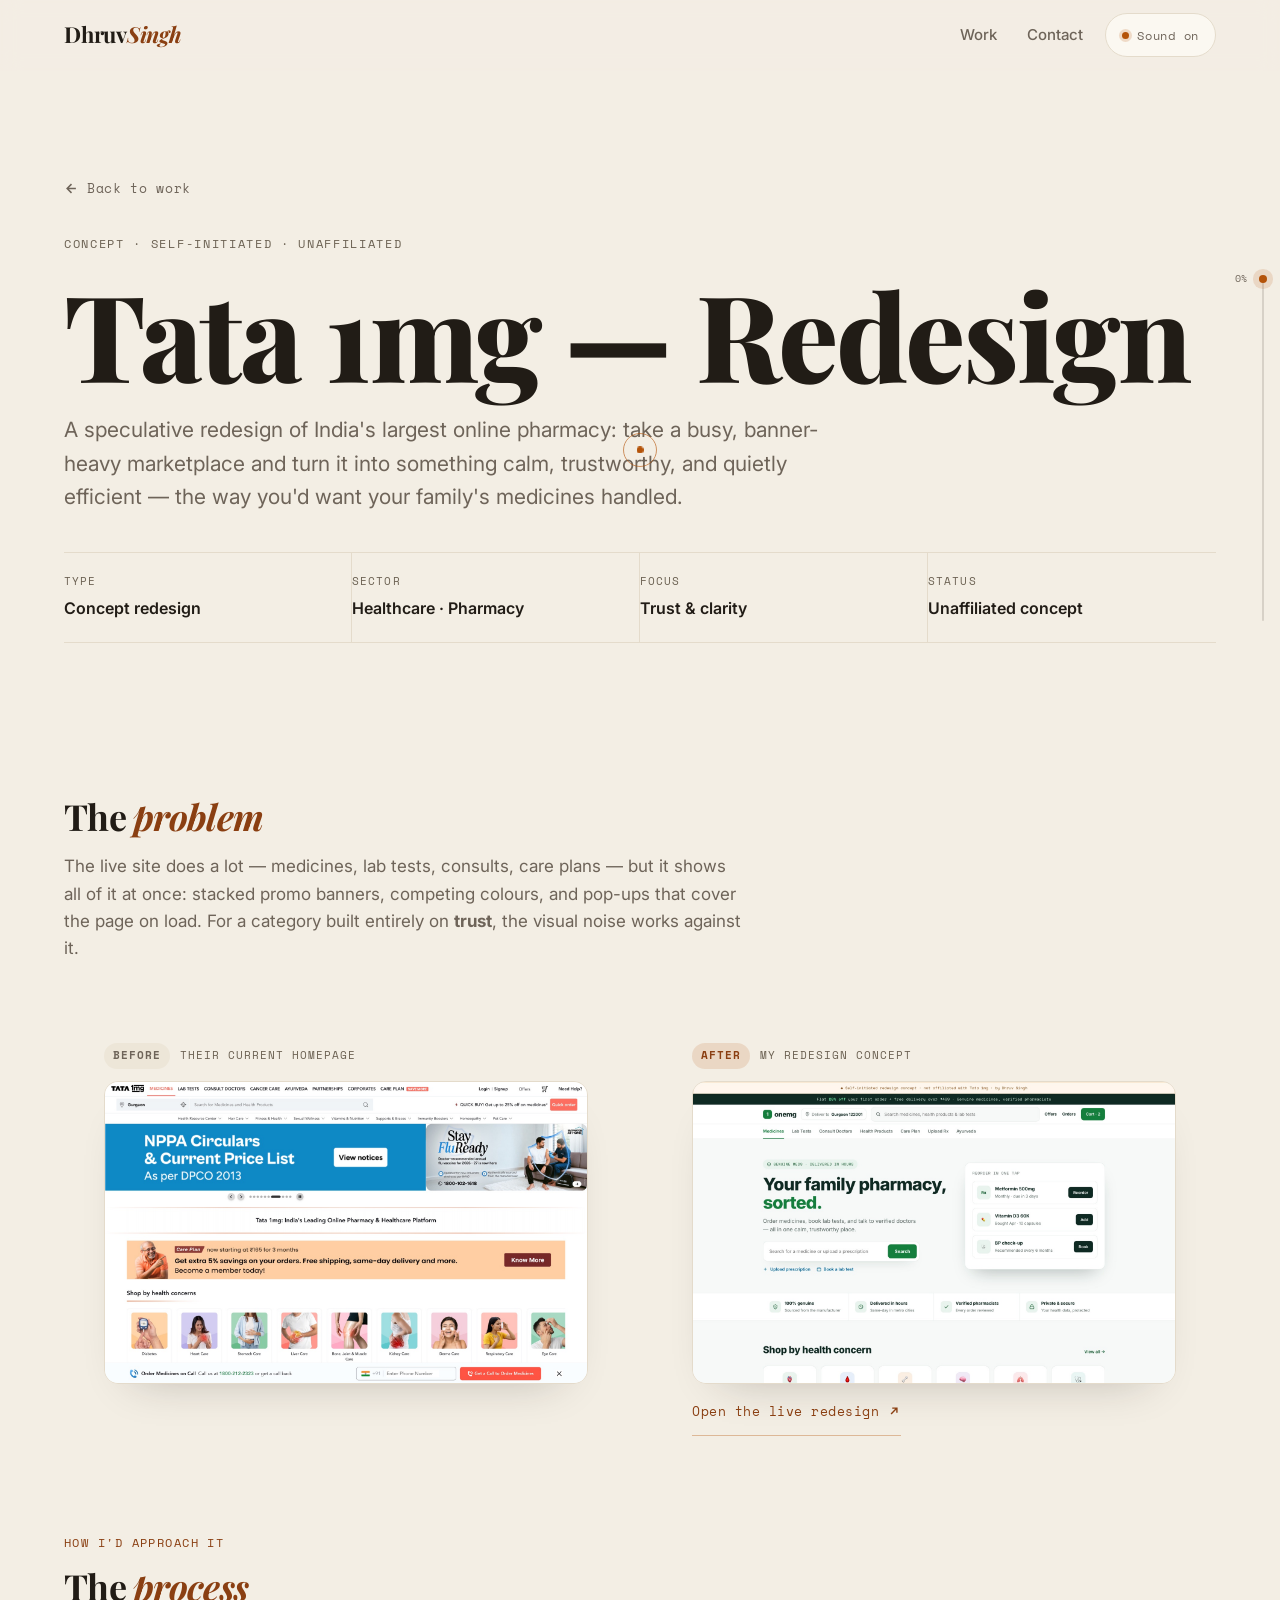
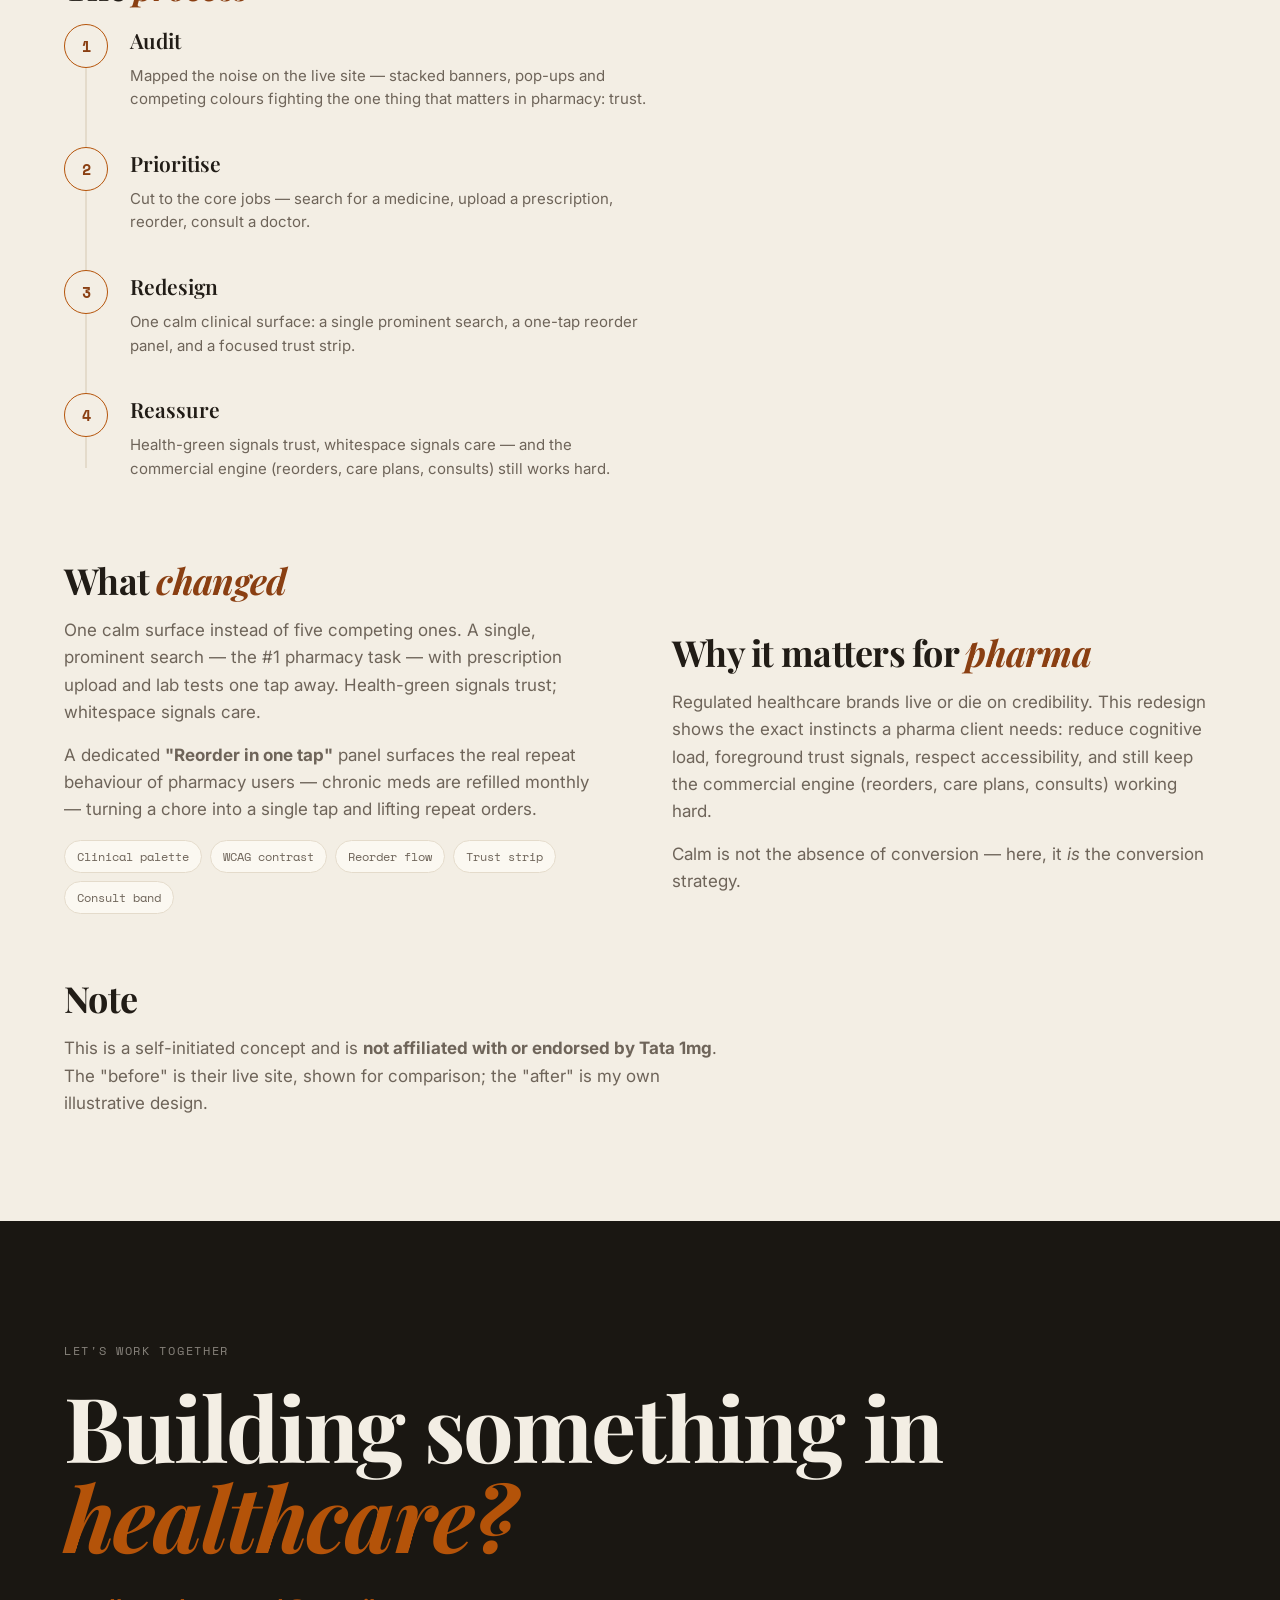
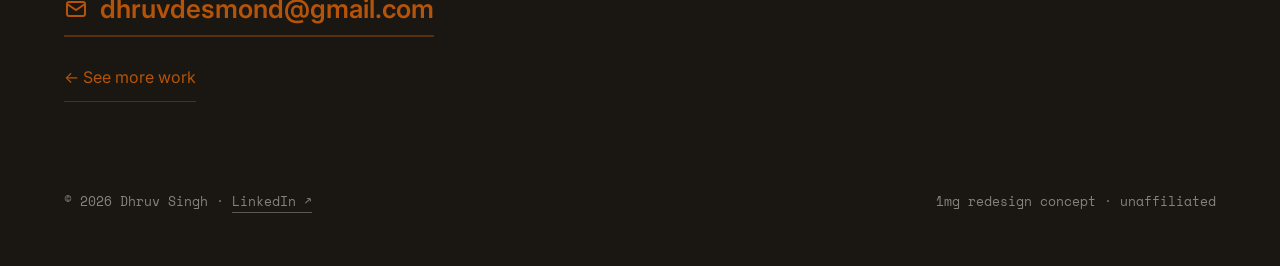
==== commit 49119811: "Enrich case studies with diagrams, process timelines and point lists (naomicreates-style) - GoatSZN:" ====
--- a/case-1mg.html
+++ b/case-1mg.html
@@ -60,6 +60,17 @@
         </figure>
       </div>
 
+      <div class="case-block reveal" style="margin-top:clamp(48px,7vw,80px)">
+        <span class="case-eyebrow">How I'd approach it</span>
+        <h2>The <em>process</em></h2>
+      </div>
+      <div class="process reveal">
+        <div class="process-step"><div class="n">1</div><h4>Audit</h4><p>Mapped the noise on the live site — stacked banners, pop-ups and competing colours fighting the one thing that matters in pharmacy: trust.</p></div>
+        <div class="process-step"><div class="n">2</div><h4>Prioritise</h4><p>Cut to the core jobs — search for a medicine, upload a prescription, reorder, consult a doctor.</p></div>
+        <div class="process-step"><div class="n">3</div><h4>Redesign</h4><p>One calm clinical surface: a single prominent search, a one-tap reorder panel, and a focused trust strip.</p></div>
+        <div class="process-step"><div class="n">4</div><h4>Reassure</h4><p>Health-green signals trust, whitespace signals care — and the commercial engine (reorders, care plans, consults) still works hard.</p></div>
+      </div>
+
       <div class="case-cols" style="margin-top:clamp(48px,7vw,80px)">
         <div class="case-block reveal">
           <h2>What <em>changed</em></h2>
--- a/styles.css
+++ b/styles.css
@@ -32,8 +32,10 @@
 .brand em{font-style:italic;color:var(--accent-ink)}
 .nav-right{display:flex;align-items:center;gap:22px}
 .navlinks{display:flex;align-items:center;gap:30px}
-.navlinks a{font-weight:500;color:var(--muted);font-size:15px;transition:color .2s}
+.navlinks a{position:relative;font-weight:500;color:var(--muted);font-size:15px;transition:color .2s}
 .navlinks a:hover{color:var(--fg)}
+.navlinks a::after{content:"";position:absolute;left:0;bottom:-4px;height:1.5px;width:100%;background:var(--accent);transform:scaleX(0);transform-origin:left;transition:transform .32s var(--ease)}
+.navlinks a:hover::after{transform:scaleX(1)}
 .menu-btn{display:none;flex-direction:column;justify-content:center;gap:5px;width:44px;height:44px;padding:0 10px;background:var(--surface);border:1px solid var(--line);border-radius:10px}
 .menu-btn span{display:block;height:2px;width:100%;background:var(--fg);border-radius:2px;transition:transform .3s var(--ease),opacity .2s}
 header.menu-open .menu-btn span:nth-child(1){transform:translateY(7px) rotate(45deg)}
@@ -51,10 +53,18 @@
   header.menu-open .navlinks{opacity:1;visibility:visible;transform:none}
   .navlinks a{width:100%;padding:14px 0;font-size:18px;border-bottom:1px solid var(--line)}
   .navlinks a:last-child{border-bottom:none}
+  .navlinks a::after{display:none}
 }
 
 /* ---------- hero ---------- */
-.hero{padding:clamp(60px,11vw,132px) 0 clamp(44px,7vw,84px)}
+.hero{position:relative;overflow:hidden;padding:clamp(60px,11vw,132px) 0 clamp(44px,7vw,84px)}
+.hero-glow{position:absolute;z-index:0;top:-16%;left:-7%;width:min(760px,82vw);height:min(760px,82vw);pointer-events:none;border-radius:50%;
+  background:radial-gradient(circle at 42% 42%,rgba(180,83,9,.26),rgba(180,83,9,.10) 36%,transparent 68%);
+  filter:blur(12px);animation:glowdrift 16s ease-in-out infinite alternate}
+.hero-glow::after{content:"";position:absolute;inset:-12%;border-radius:50%;mix-blend-mode:soft-light;opacity:.3;
+  background-image:url("data:image/svg+xml,%3Csvg xmlns='http://www.w3.org/2000/svg' width='160' height='160'%3E%3Cfilter id='n'%3E%3CfeTurbulence type='fractalNoise' baseFrequency='0.85' numOctaves='2' stitchTiles='stitch'/%3E%3C/filter%3E%3Crect width='100%25' height='100%25' filter='url(%23n)'/%3E%3C/svg%3E")}
+@keyframes glowdrift{from{transform:translate(0,0) scale(1)}to{transform:translate(7%,5%) scale(1.1)}}
+.hero .wrap{position:relative;z-index:1}
 .eyebrow{display:inline-flex;align-items:center;gap:9px;font-family:var(--mono);font-size:12px;letter-spacing:.1em;text-transform:uppercase;color:var(--muted);border:1px solid var(--line);background:var(--surface);padding:8px 15px;border-radius:999px;margin-bottom:30px}
 .eyebrow .pulse{width:8px;height:8px;border-radius:50%;background:var(--accent);animation:pulse 2.2s infinite}
 @keyframes pulse{0%{box-shadow:0 0 0 0 rgba(180,83,9,.5)}70%{box-shadow:0 0 0 10px rgba(180,83,9,0)}100%{box-shadow:0 0 0 0 rgba(180,83,9,0)}}
@@ -98,6 +108,31 @@
 .tag{font-family:var(--mono);font-size:11px;font-weight:700;letter-spacing:.08em;text-transform:uppercase;padding:6px 11px;border-radius:999px;white-space:nowrap}
 .tag-live{background:rgba(180,83,9,.14);color:var(--accent-ink)}
 .tag-concept{background:#EDE6D8;color:var(--muted)}
+
+/* ---------- feature rows (project showcase) ---------- */
+.features{display:flex;flex-direction:column;gap:clamp(64px,9vw,120px)}
+.feature{display:grid;grid-template-columns:1.02fr .98fr;gap:clamp(32px,5vw,72px);align-items:center}
+.feature.reverse .feature-img{order:2}
+.feature-img{display:block;overflow:hidden;border-radius:18px;border:1px solid var(--line);box-shadow:0 30px 60px -34px rgba(33,28,22,.32);background:var(--surface);line-height:0}
+.feature-img img{width:100%;height:auto;display:block;transition:transform .6s var(--ease)}
+.feature-img:hover img{transform:scale(1.045)}
+.feature-num{font-family:var(--mono);font-size:12px;letter-spacing:.12em;color:var(--faint)}
+.feature-tag{display:inline-flex;align-items:center;gap:8px;font-family:var(--mono);font-size:11px;font-weight:700;letter-spacing:.08em;text-transform:uppercase;padding:6px 12px;border-radius:999px;margin:14px 0 18px}
+.feature-tag.live{background:rgba(180,83,9,.14);color:var(--accent-ink)}
+.feature-tag.concept{background:#EDE6D8;color:var(--muted)}
+.feature-text h3{font-family:var(--serif);font-size:clamp(30px,4.4vw,50px);font-weight:700;letter-spacing:-.02em;margin:0 0 16px;line-height:1.04}
+.feature-text p{color:var(--muted);font-size:clamp(16px,1.6vw,18px);line-height:1.6;margin:0 0 24px;max-width:46ch}
+.feature-link{display:inline-flex;align-items:center;gap:9px;position:relative;font-weight:600;font-size:16px;color:var(--fg);width:fit-content;min-height:44px}
+.feature-link svg{transition:transform .3s var(--ease)}
+.feature-link:hover svg{transform:translate(3px,-3px)}
+.feature-link::after{content:"";position:absolute;left:0;bottom:9px;height:1.5px;width:100%;background:var(--accent);transform:scaleX(0);transform-origin:left;transition:transform .32s var(--ease)}
+.feature-link:hover::after{transform:scaleX(1)}
+.feature .feature-text.reveal{transition-delay:.12s}
+@media(max-width:820px){
+  .feature{grid-template-columns:1fr;gap:22px}
+  .feature.reverse .feature-img{order:0}
+  .feature .feature-text.reveal{transition-delay:0s}
+}
 
 /* ---------- conversion highlight ---------- */
 .convert{border-top:1px solid var(--line)}
@@ -214,6 +249,34 @@
 .view-live{display:inline-flex;align-items:center;gap:8px;margin-top:8px;min-height:44px;font-family:var(--mono);font-size:13px;letter-spacing:.04em;color:var(--accent-ink);border-bottom:1px solid rgba(180,83,9,.35);padding-bottom:4px;transition:border-color .2s}
 .view-live:hover{border-color:var(--accent-ink)}
 .stack-row{display:flex;flex-wrap:wrap;gap:8px;margin-top:8px}
+
+/* case-study rich components (process timeline, funnel, points, callout) */
+.case-eyebrow{font-family:var(--mono);font-size:12px;letter-spacing:.12em;text-transform:uppercase;color:var(--accent-ink);display:block;margin-bottom:14px}
+.points{list-style:none;margin:0;padding:0;display:grid;gap:15px}
+.points li{position:relative;padding-left:28px;color:var(--muted);font-size:16px;line-height:1.55}
+.points li::before{content:"";position:absolute;left:0;top:9px;width:9px;height:9px;border-radius:50%;background:var(--accent)}
+.points li strong{color:var(--fg);font-weight:600}
+
+.process{position:relative;padding-left:0;margin-top:8px}
+.process::before{content:"";position:absolute;left:21px;top:12px;bottom:12px;width:1.5px;background:var(--line)}
+.process-step{position:relative;padding:0 0 30px 66px}
+.process-step:last-child{padding-bottom:0}
+.process-step .n{position:absolute;left:0;top:0;width:44px;height:44px;border-radius:50%;background:var(--bg);border:1.5px solid var(--accent);color:var(--accent-ink);display:grid;place-items:center;font-family:var(--mono);font-weight:700;font-size:15px;z-index:1}
+.process-step h4{font-family:var(--serif);font-size:21px;font-weight:600;margin:6px 0 7px}
+.process-step p{font-size:15px;color:var(--muted);margin:0;max-width:58ch;line-height:1.55}
+
+.funnel{display:flex;flex-direction:column;gap:10px;align-items:center;margin-top:8px}
+.funnel-row{display:flex;align-items:center;justify-content:space-between;gap:16px;border-radius:12px;padding:16px 24px;color:var(--ink-inv)}
+.funnel-row .stage{font-family:var(--serif);font-size:18px;font-weight:600}
+.funnel-row .lever{font-family:var(--mono);font-size:11px;letter-spacing:.05em;text-transform:uppercase;opacity:.85;text-align:right}
+.funnel-row:nth-child(1){width:100%;background:#2E241C}
+.funnel-row:nth-child(2){width:86%;background:#4A3418}
+.funnel-row:nth-child(3){width:72%;background:#7A4614}
+.funnel-row:nth-child(4){width:58%;background:var(--accent)}
+@media(max-width:620px){.funnel-row{width:100%!important;flex-direction:column;align-items:flex-start;gap:6px}.funnel-row .lever{text-align:left}}
+
+.callout{border-left:3px solid var(--accent);padding:6px 0 6px 22px;margin:8px 0}
+.callout p{font-family:var(--serif);font-style:italic;font-size:clamp(20px,2.6vw,28px);line-height:1.35;color:var(--fg);margin:0;max-width:26ch}
 .stack-row span{font-family:var(--mono);font-size:12px;color:var(--muted);border:1px solid var(--line);border-radius:999px;padding:6px 12px;background:var(--surface)}
 
 /* ---------- scroll progress rail ---------- */
@@ -228,8 +291,14 @@
 @media(prefers-reduced-motion:reduce){.sr-fill,.sr-dot{transition:none}}
 
 /* ---------- reveal + ripple ---------- */
-.reveal{opacity:0;transform:translateY(26px);transition:opacity .7s var(--ease),transform .7s var(--ease)}
-.reveal.in{opacity:1;transform:none}
+.reveal{opacity:0;transform:translateY(34px);filter:blur(7px);transition:opacity .9s cubic-bezier(.16,1,.3,1),transform .9s cubic-bezier(.16,1,.3,1),filter .9s cubic-bezier(.16,1,.3,1)}
+.reveal.in{opacity:1;transform:none;filter:blur(0)}
+.work-grid>.reveal:nth-child(2){transition-delay:.09s}
+.work-grid>.reveal:nth-child(3){transition-delay:.18s}
+.work-grid>.reveal:nth-child(4){transition-delay:.27s}
+.svc-grid>.reveal:nth-child(4n+2){transition-delay:.06s}
+.svc-grid>.reveal:nth-child(4n+3){transition-delay:.12s}
+.svc-grid>.reveal:nth-child(4n){transition-delay:.18s}
 .ripple{position:fixed;pointer-events:none;z-index:9997;border-radius:50%;width:14px;height:14px;margin:-7px 0 0 -7px;background:rgba(180,83,9,.32);animation:ripple .6s var(--ease) forwards}
 @keyframes ripple{to{transform:scale(9);opacity:0}}
-@media(prefers-reduced-motion:reduce){*{animation-duration:.001ms!important;transition-duration:.001ms!important;scroll-behavior:auto!important}.reveal{opacity:1;transform:none}}
+@media(prefers-reduced-motion:reduce){*{animation-duration:.001ms!important;transition-duration:.001ms!important;scroll-behavior:auto!important}.reveal{opacity:1;transform:none;filter:none}.hero-glow{animation:none}}
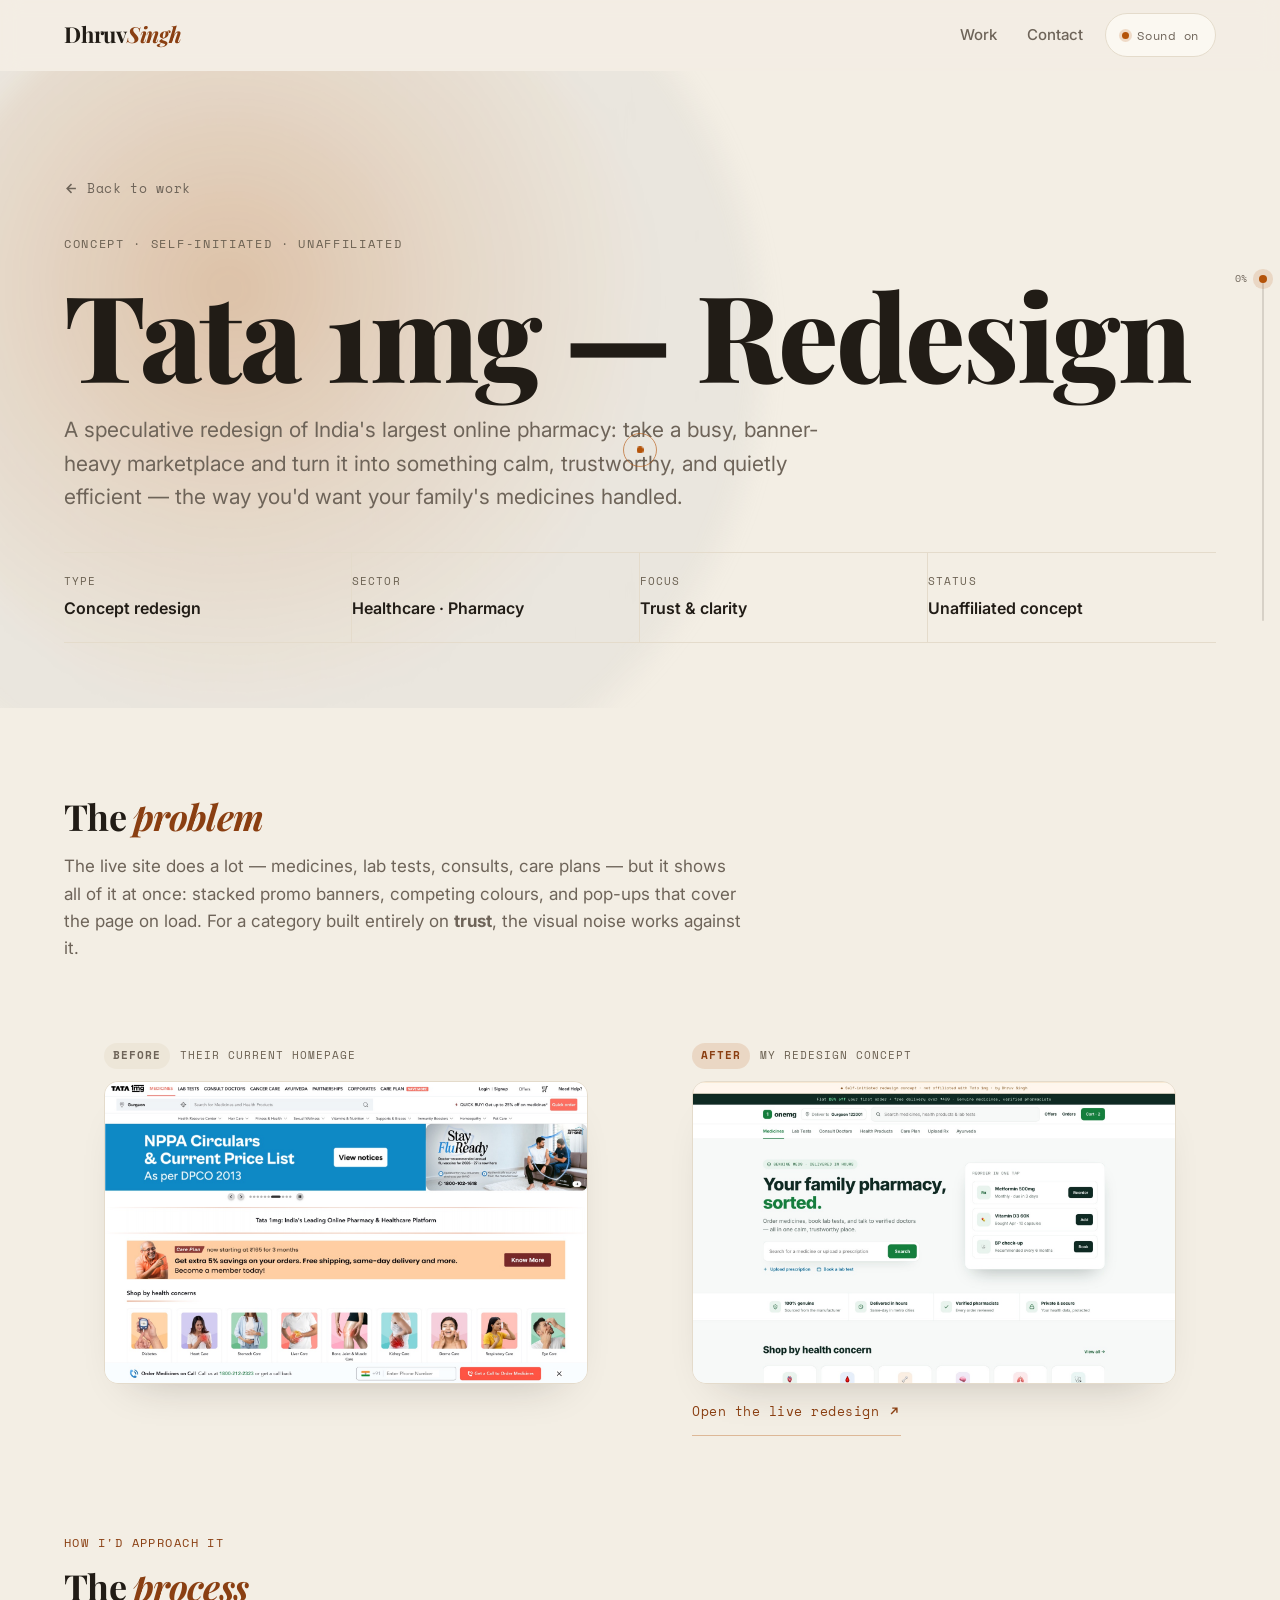
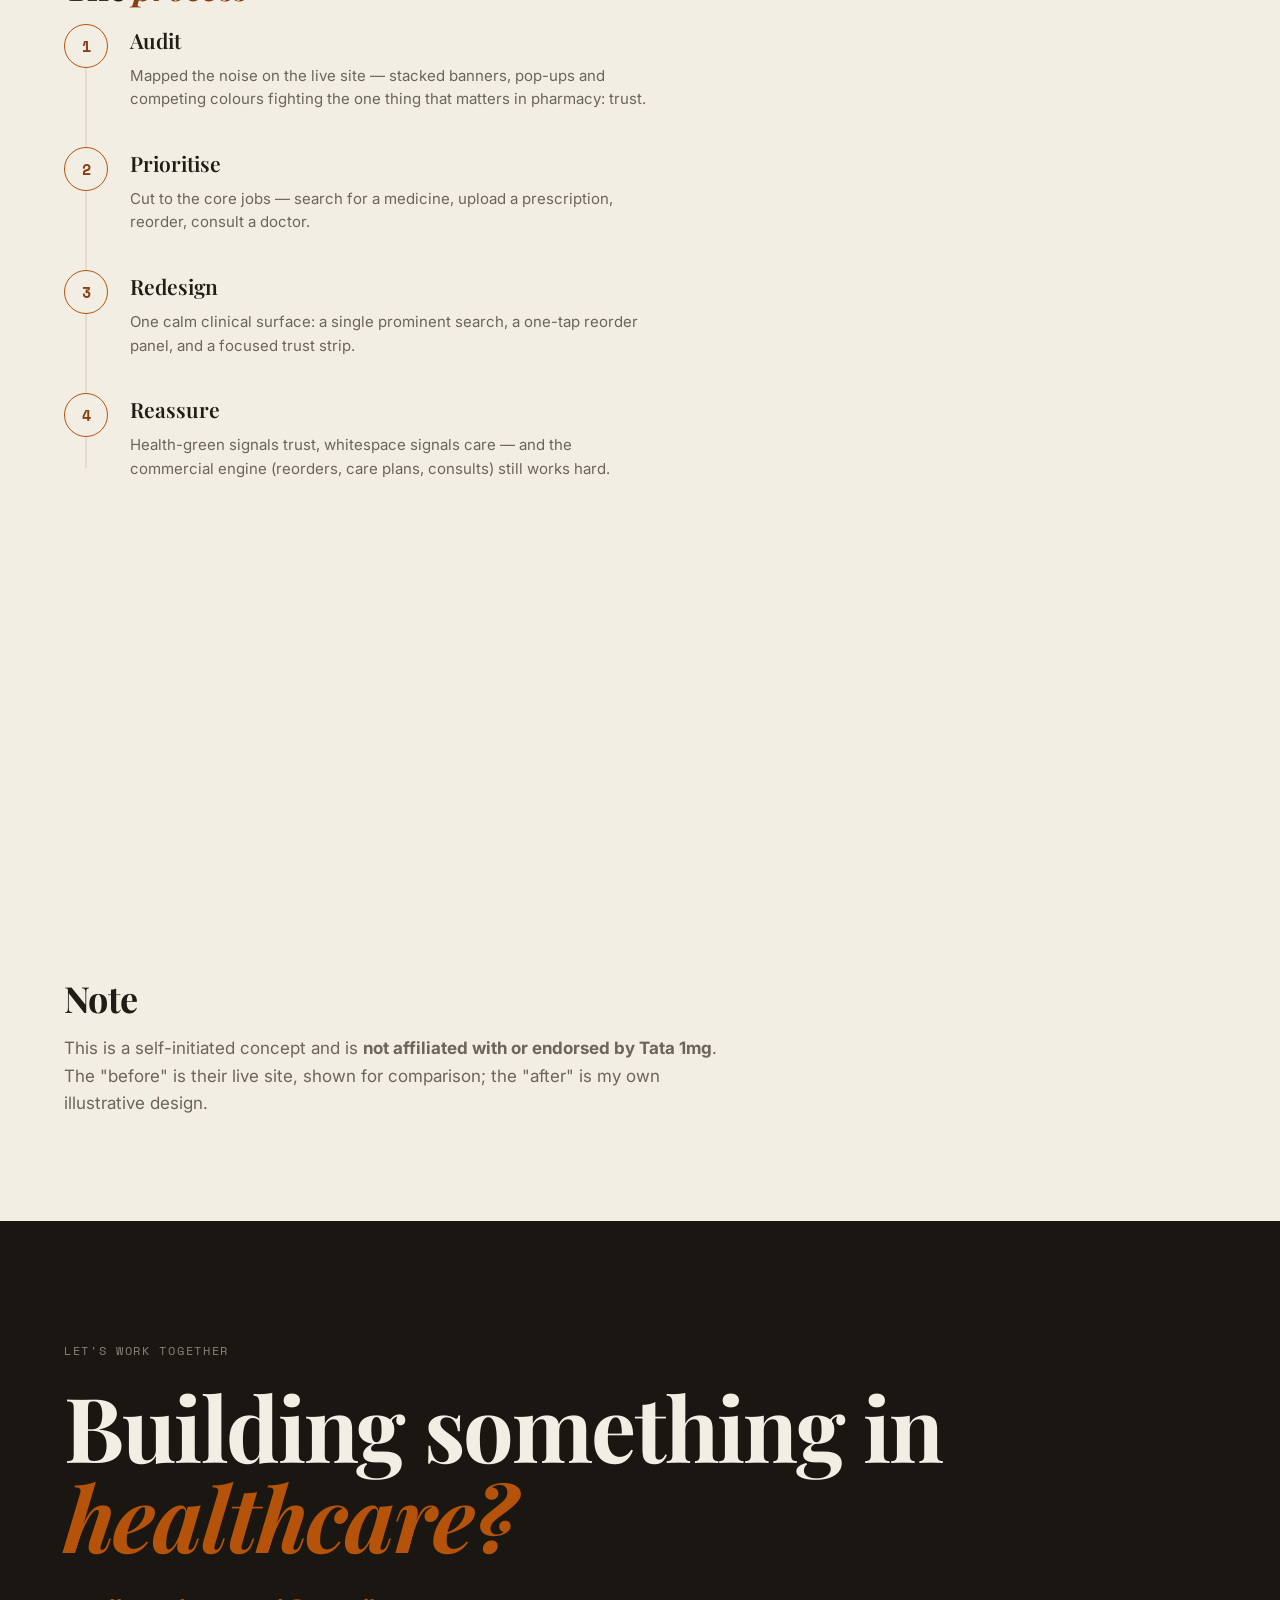
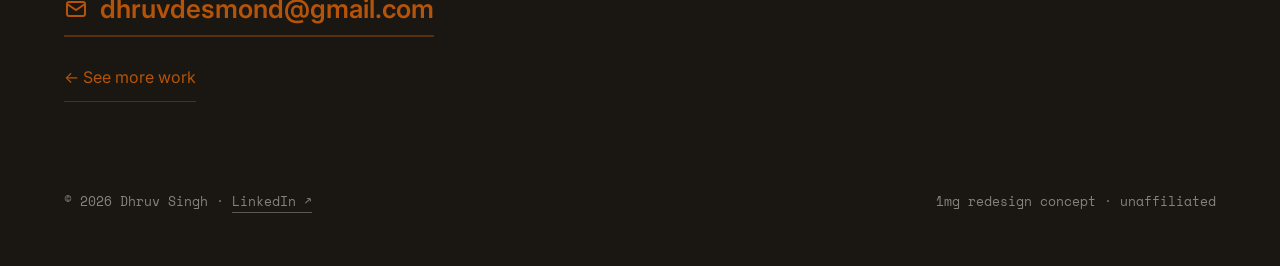
==== commit fd5bd0e3: "Add wealtr case study; carry hero-glow onto all case pages - New case-wealtr.html: dashboard + real " ====
--- a/case-1mg.html
+++ b/case-1mg.html
@@ -26,7 +26,7 @@
   </nav></div></header>
 
   <main>
-    <section class="case-hero"><div class="wrap">
+    <section class="case-hero"><div class="hero-glow" aria-hidden="true"></div><div class="wrap">
       <a class="back-link reveal" href="index.html#work">
         <svg width="15" height="15" viewBox="0 0 24 24" fill="none" stroke="currentColor" stroke-width="2.4"><path d="M19 12H5M12 19l-7-7 7-7"/></svg>
         Back to work</a>
--- a/styles.css
+++ b/styles.css
@@ -220,7 +220,8 @@
 /* ---------- case study ---------- */
 .back-link{font-family:var(--mono);font-size:13px;letter-spacing:.05em;color:var(--muted);display:inline-flex;align-items:center;gap:8px;padding:11px 0;transition:color .2s}
 .back-link:hover{color:var(--fg)}
-.case-hero{padding:clamp(48px,8vw,96px) 0 clamp(28px,4vw,48px)}
+.case-hero{position:relative;overflow:hidden;padding:clamp(48px,8vw,96px) 0 clamp(28px,4vw,48px)}
+.case-hero .wrap{position:relative;z-index:1}
 .case-hero h1{font-size:clamp(48px,10vw,120px);margin:20px 0 20px}
 .case-hero .lead{max-width:60ch}
 .case-meta{display:flex;flex-wrap:wrap;gap:0;border-top:1px solid var(--line);border-bottom:1px solid var(--line);margin-top:14px}
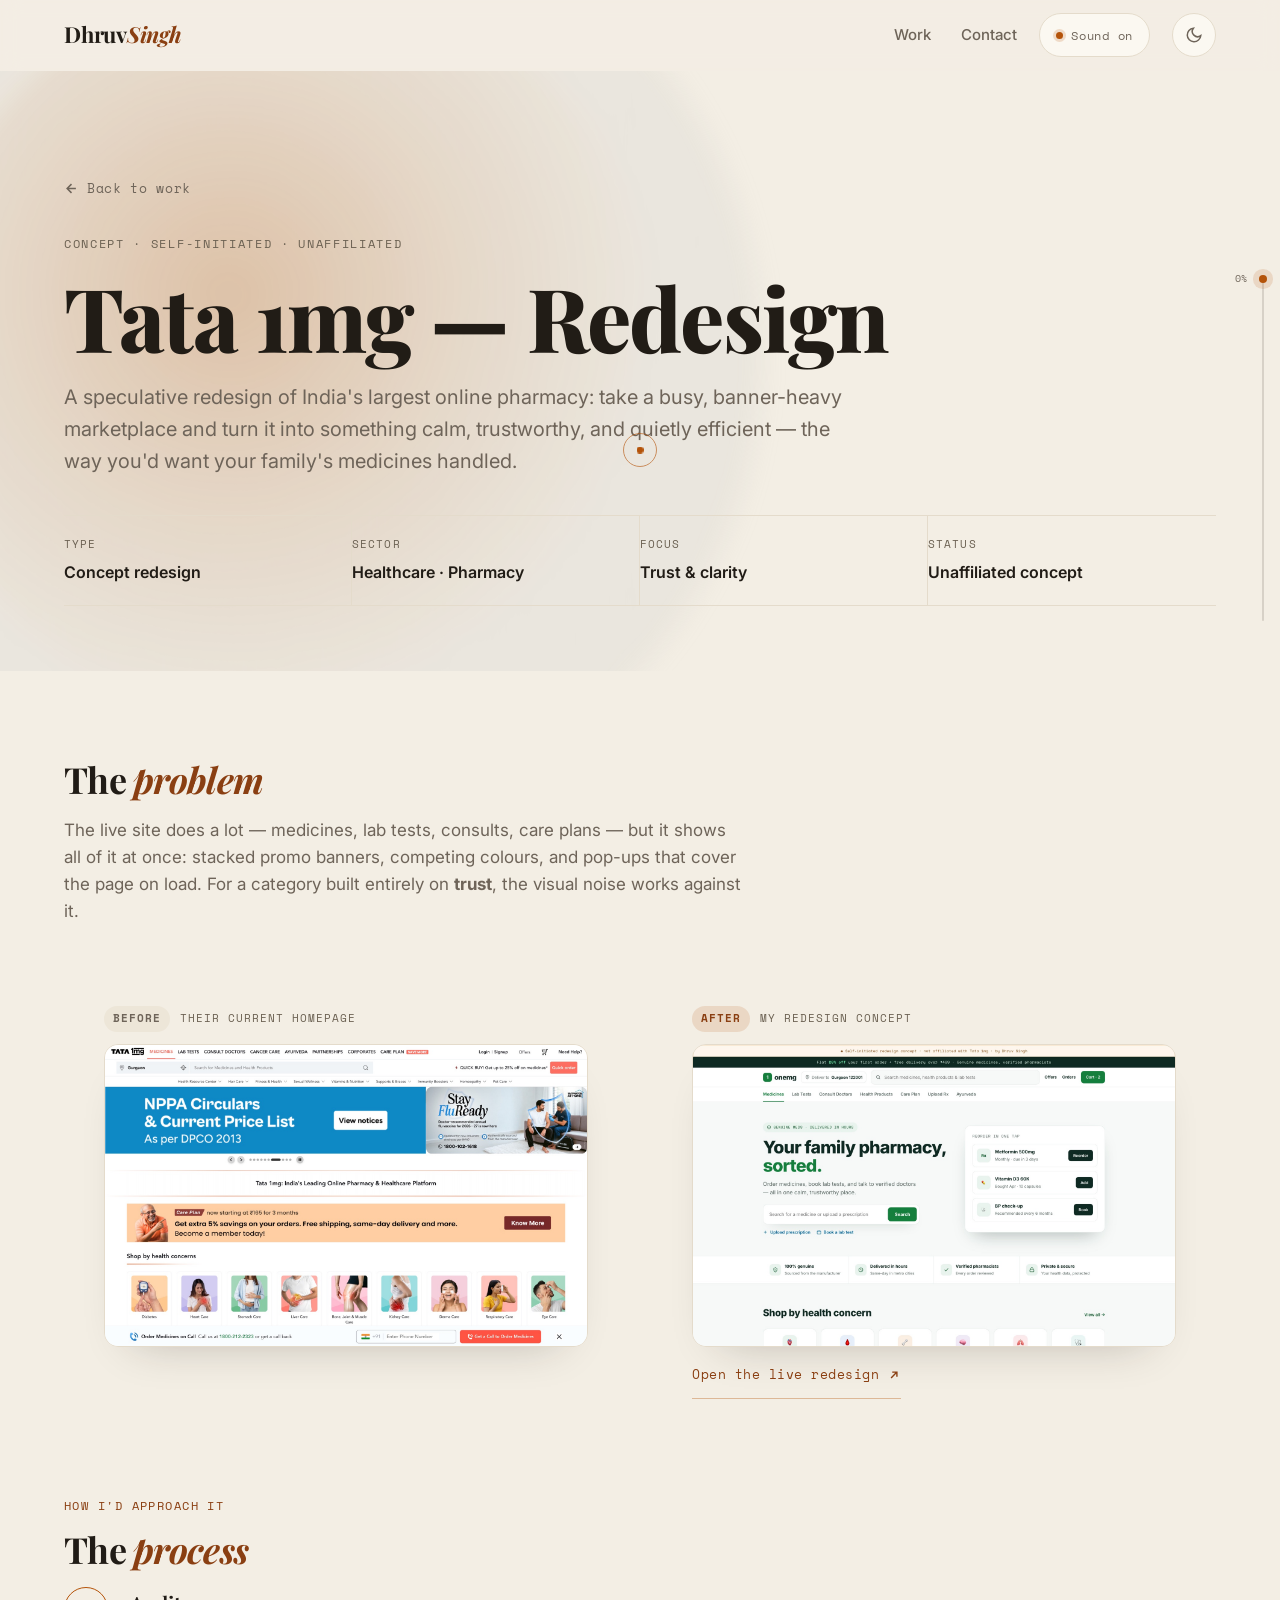
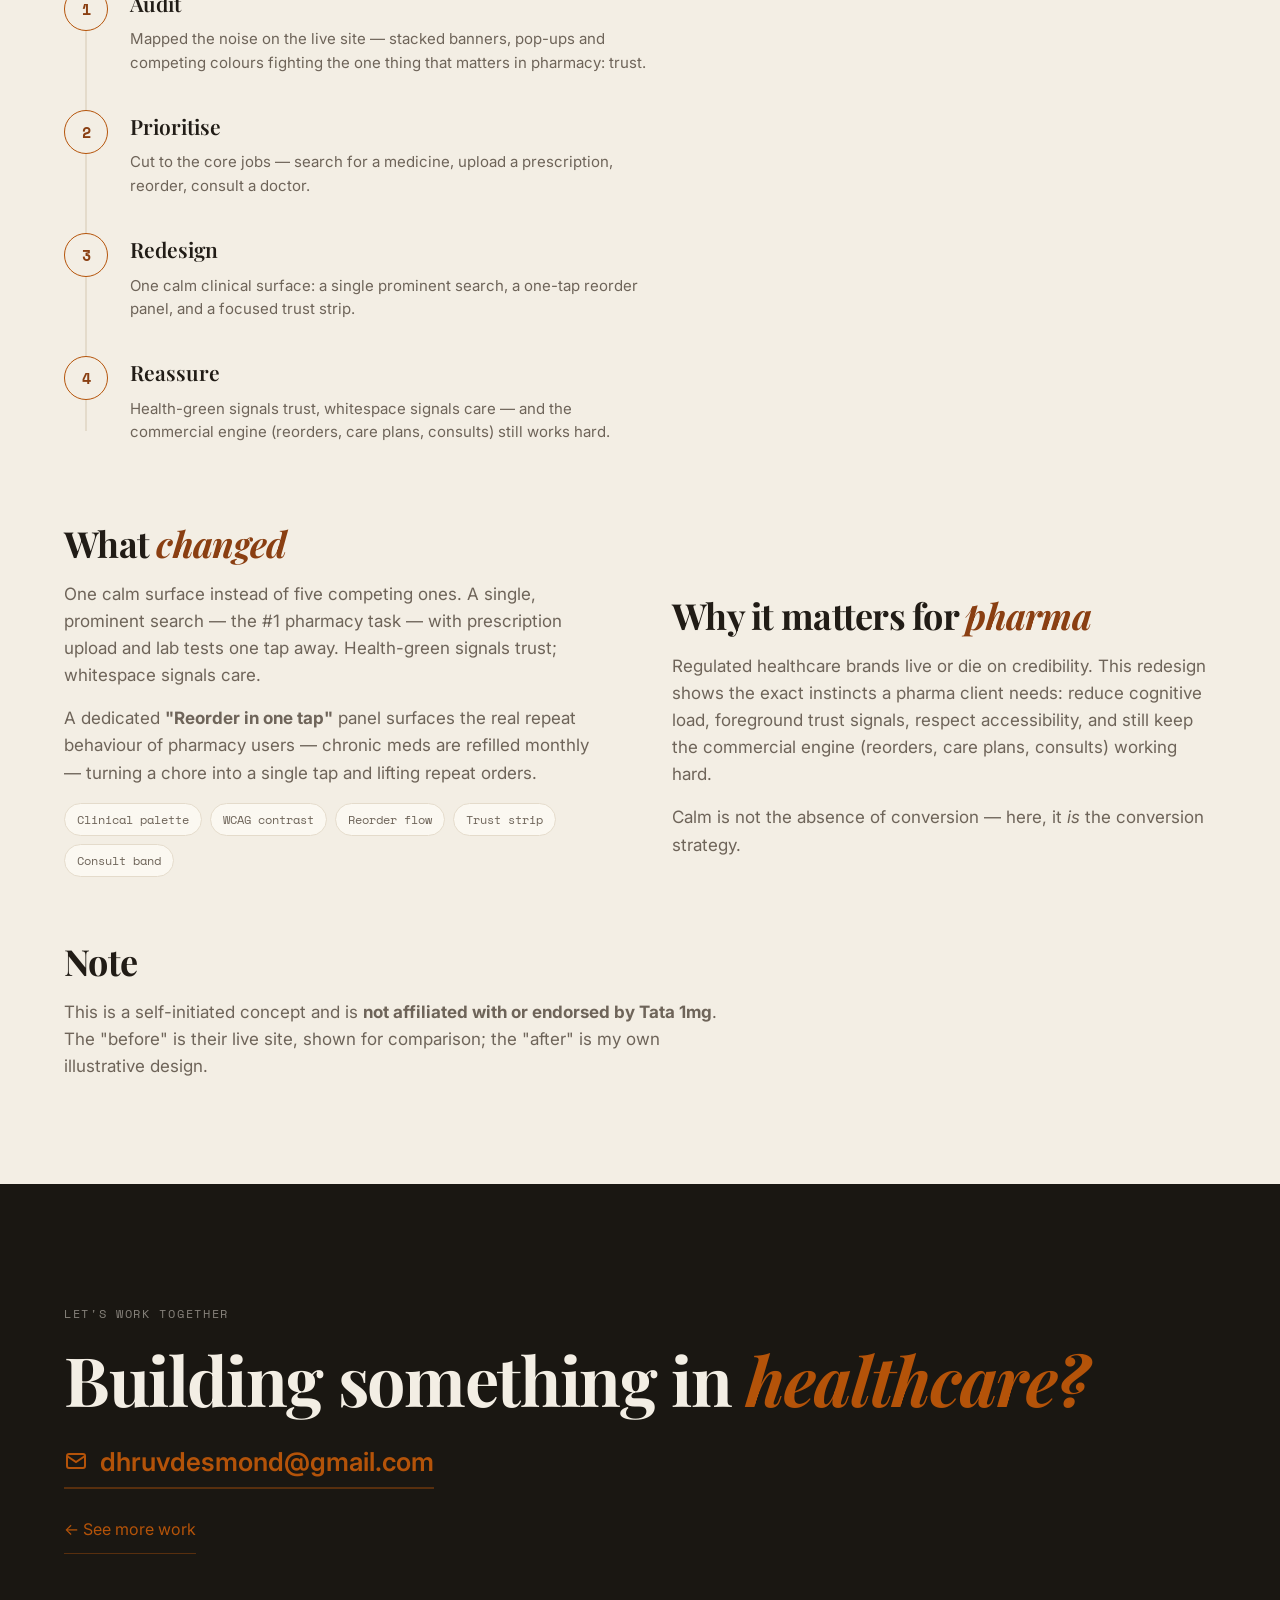
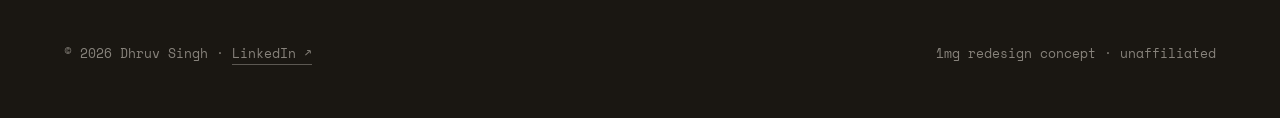
==== commit fb732942: "Dark/light theme toggle, smaller display type, a11y + mobile polish - Dark mode: warm (not inverted)" ====
--- a/case-1mg.html
+++ b/case-1mg.html
@@ -9,6 +9,7 @@
 <link rel="preconnect" href="https://fonts.googleapis.com" />
 <link rel="preconnect" href="https://fonts.gstatic.com" crossorigin />
 <link href="https://fonts.googleapis.com/css2?family=Playfair+Display:ital,wght@0,500;0,600;0,700;0,800;1,500;1,600&family=Inter:wght@400;500;600;700&family=Space+Mono:wght@400;700&display=swap" rel="stylesheet" />
+<script>(function(){try{var t=localStorage.getItem('theme')||(matchMedia('(prefers-color-scheme:dark)').matches?'dark':'light');document.documentElement.setAttribute('data-theme',t);}catch(e){}})();</script>
 <link rel="stylesheet" href="styles.css" />
 </head>
 <body>
@@ -21,6 +22,7 @@
     <div class="nav-right">
       <div class="navlinks" id="navlinks"><a href="index.html#work">Work</a><a href="index.html#contact">Contact</a></div>
       <button class="sound-toggle on" id="sound" aria-pressed="true"><span class="dotled"></span><span id="sound-label">Sound on</span></button>
+      <button class="theme-toggle" id="theme" aria-label="Switch to dark mode"><svg class="ic-moon" width="18" height="18" viewBox="0 0 24 24" fill="none" stroke="currentColor" stroke-width="2"><path d="M21 12.8A9 9 0 1 1 11.2 3a7 7 0 0 0 9.8 9.8z"/></svg><svg class="ic-sun" width="18" height="18" viewBox="0 0 24 24" fill="none" stroke="currentColor" stroke-width="2"><circle cx="12" cy="12" r="4"/><path d="M12 2v2M12 20v2M4 12H2M22 12h-2M5 5l1.4 1.4M17.6 17.6L19 19M19 5l-1.4 1.4M6.4 17.6L5 19"/></svg></button>
       <button class="menu-btn" id="menuBtn" aria-label="Open menu" aria-expanded="false"><span></span><span></span><span></span></button>
     </div>
   </nav></div></header>
--- a/styles.css
+++ b/styles.css
@@ -4,6 +4,32 @@
   --line:#E4DBCB; --accent:#B45309; --accent-ink:#8A3F12; --dark:#1A1712; --ink-inv:#F3EEE4; --faint:#6B6152;
   --serif:"Playfair Display",Georgia,serif; --sans:"Inter",system-ui,-apple-system,sans-serif; --mono:"Space Mono",monospace;
   --maxw:1200px; --ease:cubic-bezier(.22,.61,.36,1);
+}
+/* ---------- dark theme (warm, not inverted) ---------- */
+:root[data-theme="dark"]{
+  --bg:#17140F; --surface:#221D16; --fg:#F2EDE3; --muted:#B8AD9D; --faint:#8C8273;
+  --line:#39322A; --accent:#D2854A; --accent-ink:#E7A96A; --dark:#0F0D0A; --ink-inv:#F2EDE3;
+}
+:root[data-theme="dark"] header{background:rgba(23,20,15,.72)}
+:root[data-theme="dark"] .tag-concept,:root[data-theme="dark"] .feature-tag.concept{background:#2C2820;color:var(--muted)}
+:root[data-theme="dark"] .svc .ic{background:#17140F}
+:root[data-theme="dark"] .portrait{background:radial-gradient(120% 90% at 30% 15%,#241f18,#17130d)}
+/* theme toggle button */
+.theme-toggle{display:inline-flex;align-items:center;justify-content:center;width:44px;height:44px;border:1px solid var(--line);background:var(--surface);border-radius:999px;color:var(--muted);transition:border-color .2s,color .2s}
+.theme-toggle:hover{border-color:var(--accent);color:var(--fg)}
+.theme-toggle .ic-sun{display:none}
+:root[data-theme="dark"] .theme-toggle .ic-sun{display:block}
+:root[data-theme="dark"] .theme-toggle .ic-moon{display:none}
+/* keyboard focus ring (accessibility) */
+a:focus-visible,button:focus-visible,[tabindex]:focus-visible{outline:2px solid var(--accent);outline-offset:3px;border-radius:4px}
+/* anchor targets clear the sticky header */
+section[id]{scroll-margin-top:88px}
+@media(max-width:520px){.sm-hide{display:none}}
+/* tighter nav on small screens so both toggles fit */
+@media(max-width:720px){
+  #sound-label{display:none}
+  .sound-toggle{padding:0;width:44px;height:44px;justify-content:center}
+  .nav-right{gap:10px}
 }
 *{box-sizing:border-box}
 html{scroll-behavior:smooth}
@@ -20,6 +46,7 @@
 #dot{width:7px;height:7px;background:var(--accent)}
 #ring{width:34px;height:34px;border:1.5px solid var(--accent);opacity:.6;transition:width .25s var(--ease),height .25s var(--ease),opacity .25s var(--ease),background .25s var(--ease)}
 body.cursor-on{cursor:none} body.cursor-on a,body.cursor-on button{cursor:none}
+@media(hover:none),(pointer:coarse){#dot,#ring,#trail{display:none!important}}
 .cursor-hover #ring{width:60px;height:60px;opacity:.9;background:rgba(180,83,9,.10)}
 body.on-dark #dot{background:var(--ink-inv)} body.on-dark #ring{border-color:var(--ink-inv)}
 .cursor-hover.on-dark #ring{background:rgba(243,238,228,.14)}
@@ -68,12 +95,12 @@
 .eyebrow{display:inline-flex;align-items:center;gap:9px;font-family:var(--mono);font-size:12px;letter-spacing:.1em;text-transform:uppercase;color:var(--muted);border:1px solid var(--line);background:var(--surface);padding:8px 15px;border-radius:999px;margin-bottom:30px}
 .eyebrow .pulse{width:8px;height:8px;border-radius:50%;background:var(--accent);animation:pulse 2.2s infinite}
 @keyframes pulse{0%{box-shadow:0 0 0 0 rgba(180,83,9,.5)}70%{box-shadow:0 0 0 10px rgba(180,83,9,0)}100%{box-shadow:0 0 0 0 rgba(180,83,9,0)}}
-h1{font-family:var(--serif);font-size:clamp(42px,8vw,104px);line-height:1.0;letter-spacing:-.02em;font-weight:800;margin:0 0 26px;max-width:15ch}
+h1{font-family:var(--serif);font-size:clamp(40px,7vw,86px);line-height:1.0;letter-spacing:-.02em;font-weight:800;margin:0 0 26px;max-width:15ch}
 h1 em{font-style:italic;font-weight:500;color:var(--accent-ink)}
-.lead{font-size:clamp(17px,2.1vw,21px);color:var(--muted);max-width:54ch;margin:0 0 38px}
+.lead{font-size:clamp(16px,1.9vw,20px);color:var(--muted);max-width:54ch;margin:0 0 38px}
 .cta-row{display:flex;gap:14px;flex-wrap:wrap;align-items:center}
 .btn{display:inline-flex;align-items:center;gap:10px;font-weight:600;font-size:16px;padding:15px 26px;border-radius:12px;transition:transform .15s var(--ease),box-shadow .2s,border-color .2s;will-change:transform}
-.btn-primary{background:var(--fg);color:var(--ink-inv)}
+.btn-primary{background:var(--fg);color:var(--bg)}
 .btn-primary:hover{box-shadow:0 14px 34px -12px rgba(33,28,22,.5)}
 .btn-ghost{border:1px solid var(--line);background:var(--surface)}
 .btn-ghost:hover{border-color:var(--fg)}
@@ -120,7 +147,7 @@
 .feature-tag{display:inline-flex;align-items:center;gap:8px;font-family:var(--mono);font-size:11px;font-weight:700;letter-spacing:.08em;text-transform:uppercase;padding:6px 12px;border-radius:999px;margin:14px 0 18px}
 .feature-tag.live{background:rgba(180,83,9,.14);color:var(--accent-ink)}
 .feature-tag.concept{background:#EDE6D8;color:var(--muted)}
-.feature-text h3{font-family:var(--serif);font-size:clamp(30px,4.4vw,50px);font-weight:700;letter-spacing:-.02em;margin:0 0 16px;line-height:1.04}
+.feature-text h3{font-family:var(--serif);font-size:clamp(28px,3.6vw,44px);font-weight:700;letter-spacing:-.02em;margin:0 0 16px;line-height:1.04}
 .feature-text p{color:var(--muted);font-size:clamp(16px,1.6vw,18px);line-height:1.6;margin:0 0 24px;max-width:46ch}
 .feature-link{display:inline-flex;align-items:center;gap:9px;position:relative;font-weight:600;font-size:16px;color:var(--fg);width:fit-content;min-height:44px}
 .feature-link svg{transition:transform .3s var(--ease)}
@@ -198,12 +225,12 @@
 /* ---------- philosophy (dark) ---------- */
 .statement{background:var(--dark);color:var(--ink-inv);padding:clamp(64px,10vw,120px) 0}
 .statement-kicker{font-family:var(--mono);color:var(--accent);font-size:12px;letter-spacing:.14em;text-transform:uppercase;margin:0 0 22px}
-.statement-big{font-family:var(--serif);font-size:clamp(28px,4.8vw,56px);line-height:1.14;letter-spacing:-.01em;font-weight:500;max-width:20ch;margin:0}
+.statement-big{font-family:var(--serif);font-size:clamp(25px,3.6vw,44px);line-height:1.14;letter-spacing:-.01em;font-weight:500;max-width:20ch;margin:0}
 .statement-big em{color:var(--accent);font-style:italic}
 
 /* ---------- contact (dark) ---------- */
 .contact{background:var(--dark);color:var(--ink-inv);padding:clamp(56px,9vw,120px) 0 clamp(48px,7vw,90px)}
-.contact h2{font-family:var(--serif);font-size:clamp(38px,7vw,90px);line-height:1.0;letter-spacing:-.02em;font-weight:700;margin:0 0 28px}
+.contact h2{font-family:var(--serif);font-size:clamp(34px,5.6vw,68px);line-height:1.0;letter-spacing:-.02em;font-weight:700;margin:0 0 28px}
 .contact h2 em{font-style:italic;color:var(--accent)}
 .contact .mailto{display:inline-flex;align-items:center;gap:12px;min-height:44px;font-size:clamp(18px,3vw,26px);font-weight:600;color:var(--accent);border-bottom:2px solid rgba(180,83,9,.4);padding-bottom:5px;transition:border-color .2s}
 .contact .mailto:hover{border-color:var(--accent)}
@@ -222,7 +249,7 @@
 .back-link:hover{color:var(--fg)}
 .case-hero{position:relative;overflow:hidden;padding:clamp(48px,8vw,96px) 0 clamp(28px,4vw,48px)}
 .case-hero .wrap{position:relative;z-index:1}
-.case-hero h1{font-size:clamp(48px,10vw,120px);margin:20px 0 20px}
+.case-hero h1{font-size:clamp(40px,7.5vw,88px);margin:20px 0 20px}
 .case-hero .lead{max-width:60ch}
 .case-meta{display:flex;flex-wrap:wrap;gap:0;border-top:1px solid var(--line);border-bottom:1px solid var(--line);margin-top:14px}
 .case-meta div{flex:1 1 180px;padding:20px 24px 20px 0;border-right:1px solid var(--line)}
@@ -274,7 +301,14 @@
 .funnel-row:nth-child(2){width:86%;background:#4A3418}
 .funnel-row:nth-child(3){width:72%;background:#7A4614}
 .funnel-row:nth-child(4){width:58%;background:var(--accent)}
-@media(max-width:620px){.funnel-row{width:100%!important;flex-direction:column;align-items:flex-start;gap:6px}.funnel-row .lever{text-align:left}}
+@media(max-width:620px){
+  .funnel-row{flex-direction:column;align-items:flex-start;gap:5px;padding:14px 18px}
+  .funnel-row .lever{text-align:left}
+  .funnel-row:nth-child(1){width:100%}
+  .funnel-row:nth-child(2){width:93%}
+  .funnel-row:nth-child(3){width:85%}
+  .funnel-row:nth-child(4){width:77%}
+}
 
 .callout{border-left:3px solid var(--accent);padding:6px 0 6px 22px;margin:8px 0}
 .callout p{font-family:var(--serif);font-style:italic;font-size:clamp(20px,2.6vw,28px);line-height:1.35;color:var(--fg);margin:0;max-width:26ch}
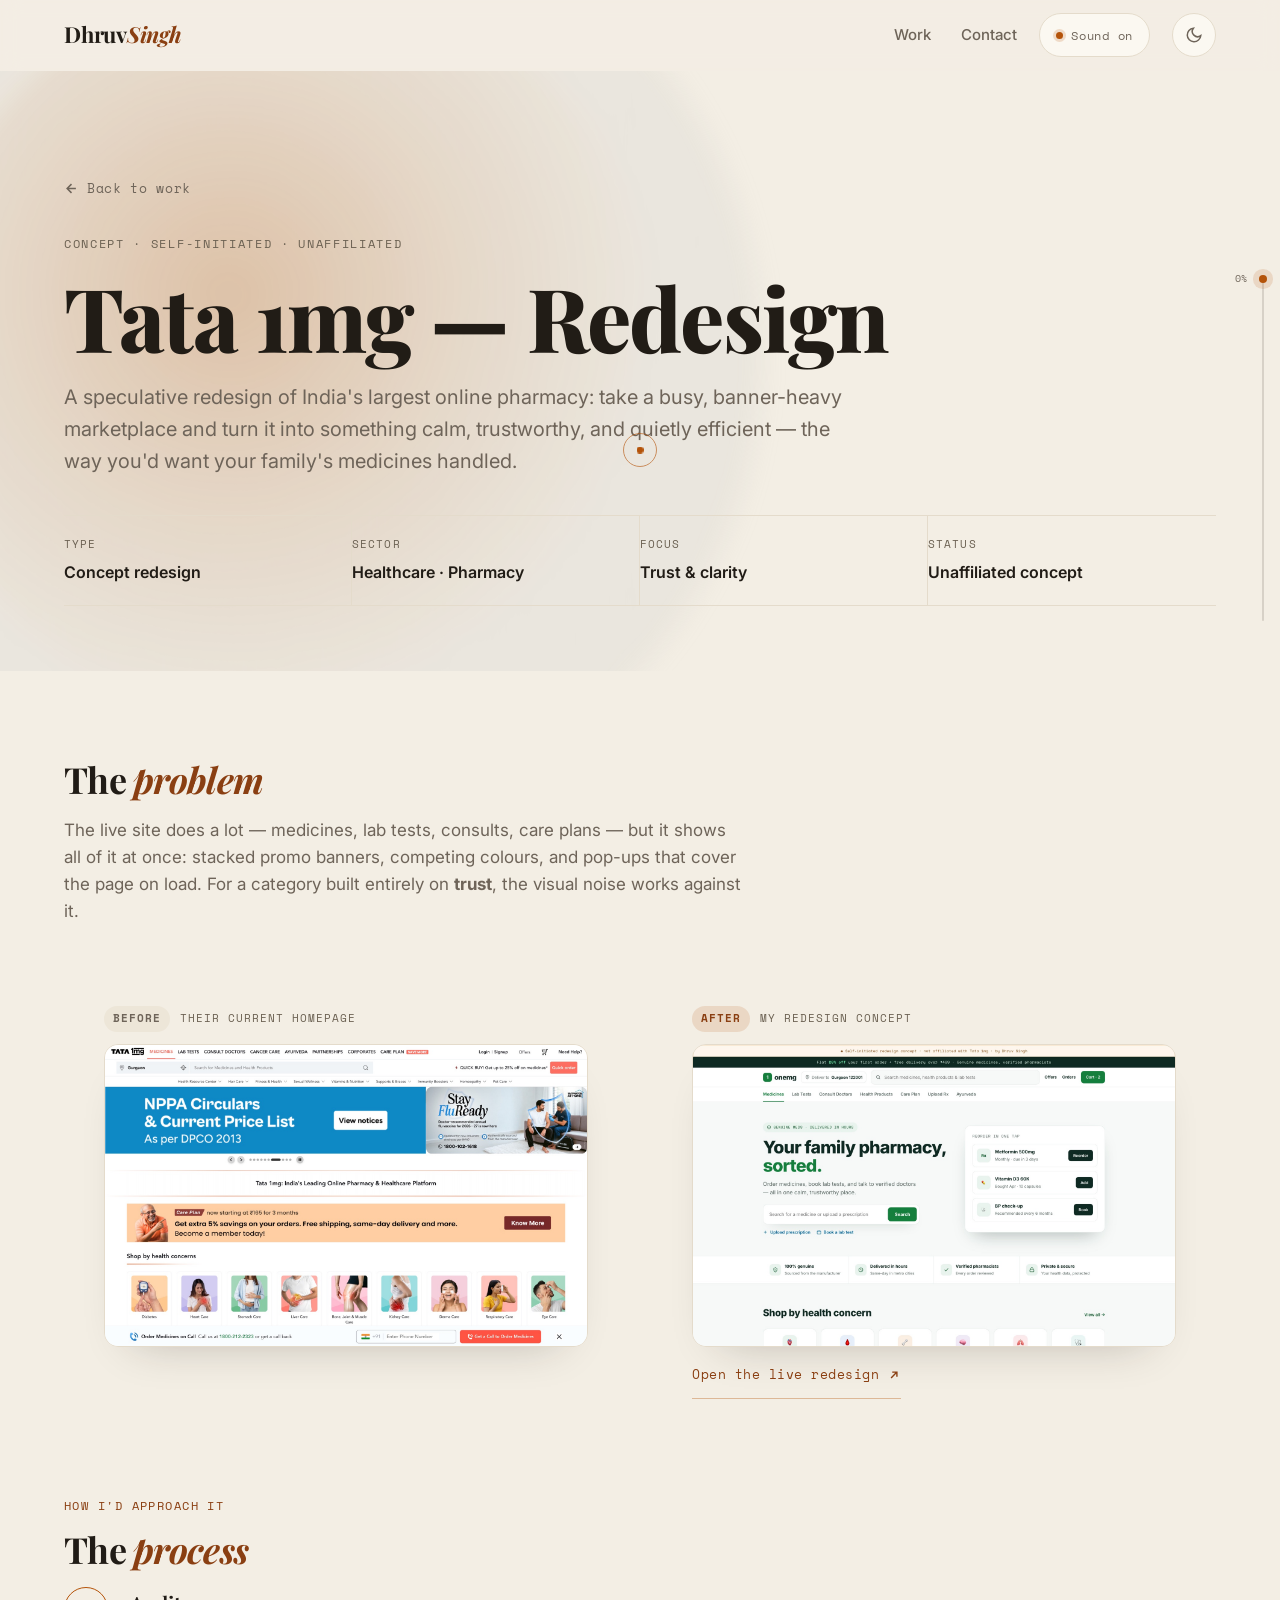
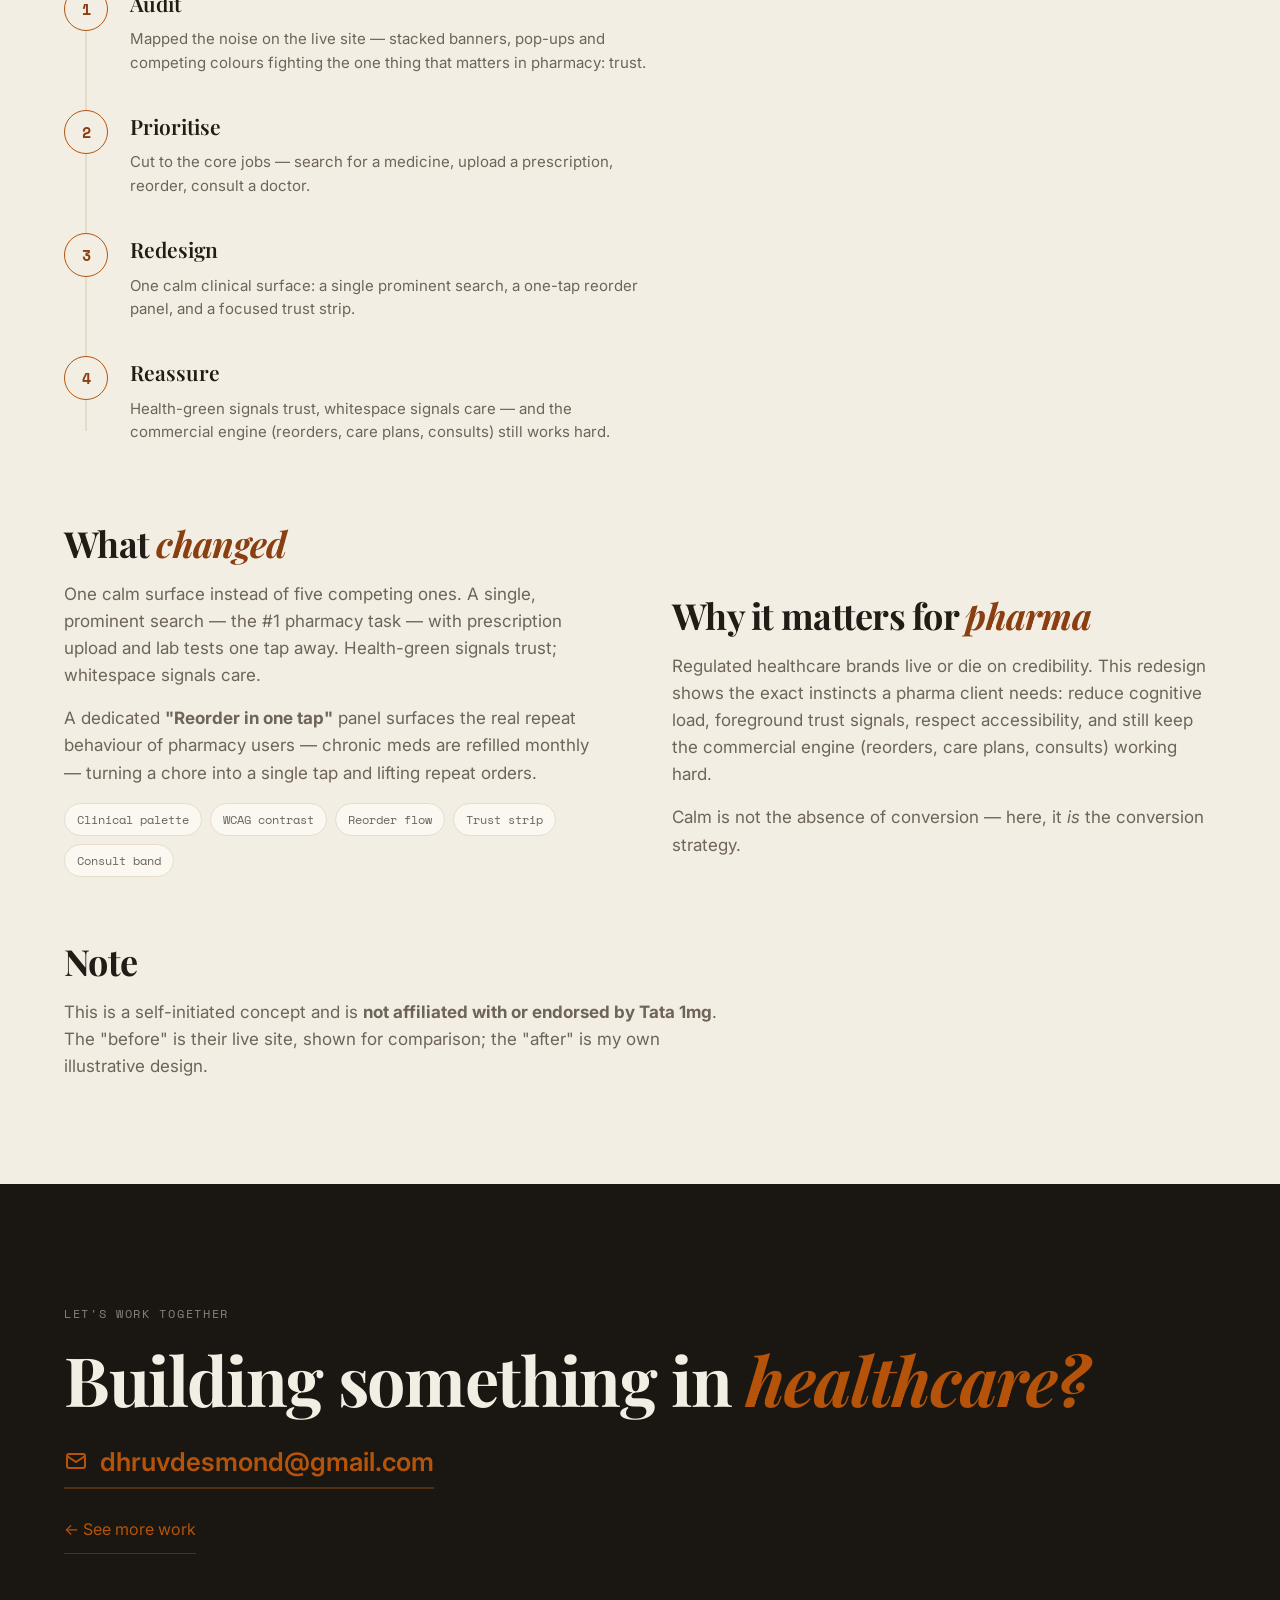
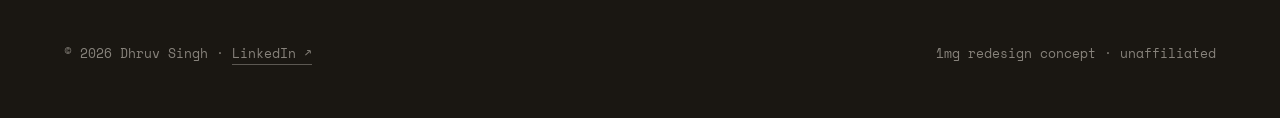
==== commit 16636367: "Make the panel modules and case meta swipeable on phones Measured at 390px, the six admin-panel card" ====
--- a/case-1mg.html
+++ b/case-1mg.html
@@ -9,7 +9,7 @@
 <link rel="preconnect" href="https://fonts.googleapis.com" />
 <link rel="preconnect" href="https://fonts.gstatic.com" crossorigin />
 <link href="https://fonts.googleapis.com/css2?family=Playfair+Display:ital,wght@0,500;0,600;0,700;0,800;1,500;1,600&family=Inter:wght@400;500;600;700&family=Space+Mono:wght@400;700&display=swap" rel="stylesheet" />
-<script>(function(){try{var t=localStorage.getItem('theme')||(matchMedia('(prefers-color-scheme:dark)').matches?'dark':'light');document.documentElement.setAttribute('data-theme',t);}catch(e){}})();</script>
+<script>(function(){var t='light';try{t=localStorage.getItem('theme')||'light';}catch(e){}document.documentElement.setAttribute('data-theme',t);})();</script>
 <link rel="stylesheet" href="styles.css" />
 </head>
 <body>
@@ -35,7 +35,7 @@
       <span class="eyebrow-label reveal" style="display:block;margin-top:24px">Concept · Self-initiated · Unaffiliated</span>
       <h1 class="reveal">Tata 1mg — Redesign</h1>
       <p class="lead reveal">A speculative redesign of India's largest online pharmacy: take a busy, banner-heavy marketplace and turn it into something calm, trustworthy, and quietly efficient — the way you'd want your family's medicines handled.</p>
-      <dl class="case-meta reveal">
+      <dl class="case-meta reveal" tabindex="0" aria-label="Project details">
         <div><dt>Type</dt><dd>Concept redesign</dd></div>
         <div><dt>Sector</dt><dd>Healthcare · Pharmacy</dd></div>
         <div><dt>Focus</dt><dd>Trust &amp; clarity</dd></div>
--- a/styles.css
+++ b/styles.css
@@ -12,7 +12,7 @@
 }
 :root[data-theme="dark"] header{background:rgba(23,20,15,.72)}
 :root[data-theme="dark"] .tag-concept,:root[data-theme="dark"] .feature-tag.concept{background:#2C2820;color:var(--muted)}
-:root[data-theme="dark"] .svc .ic{background:#17140F}
+:root[data-theme="dark"] .svc .ic,:root[data-theme="dark"] .panel-card .ic{background:#17140F}
 :root[data-theme="dark"] .portrait{background:radial-gradient(120% 90% at 30% 15%,#241f18,#17130d)}
 /* theme toggle button */
 .theme-toggle{display:inline-flex;align-items:center;justify-content:center;width:44px;height:44px;border:1px solid var(--line);background:var(--surface);border-radius:999px;color:var(--muted);transition:border-color .2s,color .2s}
@@ -180,12 +180,14 @@
 
 /* ---------- services ---------- */
 .services{border-top:1px solid var(--line)}
-.price-banner{display:flex;align-items:center;justify-content:space-between;gap:18px;flex-wrap:wrap;background:var(--dark);color:var(--ink-inv);border-radius:18px;padding:24px 28px;margin-bottom:26px;transition:transform .15s var(--ease),box-shadow .2s;will-change:transform}
-.price-banner:hover{box-shadow:0 20px 44px -22px rgba(26,23,18,.5)}
-.pb-label{font-family:var(--mono);font-size:12px;letter-spacing:.08em;text-transform:uppercase;color:rgba(243,238,228,.6);display:block;margin-bottom:7px}
-.pb-price{font-family:var(--serif);font-size:clamp(23px,3.4vw,34px);font-weight:700;line-height:1.1}
-.pb-price em{font-style:italic;color:var(--accent)}
-.pb-cta{display:inline-flex;align-items:center;gap:8px;min-height:44px;font-weight:600;color:var(--accent);white-space:nowrap}
+.scope-banner{display:flex;align-items:center;justify-content:space-between;gap:18px;flex-wrap:wrap;background:var(--dark);color:var(--ink-inv);border-radius:18px;padding:24px 28px;margin-bottom:26px;transition:transform .15s var(--ease),box-shadow .2s;will-change:transform}
+.scope-banner:hover{box-shadow:0 20px 44px -22px rgba(26,23,18,.5)}
+.sb-copy{max-width:62ch}
+.sb-label{font-family:var(--mono);font-size:12px;letter-spacing:.08em;text-transform:uppercase;color:rgba(243,238,228,.6);display:block;margin-bottom:7px}
+.sb-line{display:block;font-family:var(--serif);font-size:clamp(23px,3.4vw,34px);font-weight:700;line-height:1.1}
+.sb-line em{font-style:italic;color:var(--accent)}
+.sb-note{display:block;margin-top:10px;font-size:14px;line-height:1.55;color:rgba(243,238,228,.62)}
+.sb-cta{display:inline-flex;align-items:center;gap:8px;min-height:44px;font-weight:600;color:var(--accent);white-space:nowrap}
 .svc-grid{display:grid;grid-template-columns:repeat(4,1fr);border:1px solid var(--line);border-radius:16px;overflow:hidden;background:var(--surface)}
 .svc{padding:26px 24px;border-right:1px solid var(--line);border-bottom:1px solid var(--line)}
 .svc:nth-child(4n){border-right:none}
@@ -193,7 +195,6 @@
 .svc .ic{width:40px;height:40px;border-radius:11px;background:var(--bg);border:1px solid var(--line);display:grid;place-items:center;color:var(--accent-ink);margin-bottom:14px}
 .svc h4{margin:0 0 6px;font-family:var(--serif);font-size:18px;font-weight:600}
 .svc p{margin:0;font-size:14px;color:var(--muted);line-height:1.5}
-.svc .price{display:block;margin-top:10px;font-family:var(--mono);font-size:12px;color:var(--accent-ink);font-weight:700}
 @media(max-width:820px){
   .svc-grid{grid-template-columns:1fr 1fr}
   .svc{border-right:1px solid var(--line);border-bottom:1px solid var(--line)}
@@ -256,6 +257,13 @@
 .case-meta div:last-child{border-right:none}
 .case-meta dt{font-family:var(--mono);font-size:11px;letter-spacing:.1em;text-transform:uppercase;color:var(--faint);margin:0 0 6px}
 .case-meta dd{margin:0;font-weight:600;font-size:16px}
+@media(max-width:600px){
+  .case-meta{flex-wrap:nowrap;overflow-x:auto;overscroll-behavior-x:contain;scroll-snap-type:x proximity;
+    scroll-padding-left:24px;margin-inline:-24px;padding-inline:24px;-webkit-overflow-scrolling:touch;scrollbar-width:none}
+  .case-meta::-webkit-scrollbar{display:none}
+  .case-meta div{flex:0 0 auto;min-width:130px;padding:16px 22px 16px 0;scroll-snap-align:start}
+  .case-meta:focus-visible{outline:2px solid var(--accent);outline-offset:2px}
+}
 .case-figure{margin:0}
 .case-figure img{width:100%;height:auto;display:block;border-radius:18px;border:1px solid var(--line);box-shadow:0 30px 60px -32px rgba(33,28,22,.32)}
 .case-figure figcaption{margin-top:14px;font-family:var(--mono);font-size:11px;letter-spacing:.09em;text-transform:uppercase;color:var(--faint)}
@@ -314,6 +322,23 @@
 .callout p{font-family:var(--serif);font-style:italic;font-size:clamp(20px,2.6vw,28px);line-height:1.35;color:var(--fg);margin:0;max-width:26ch}
 .stack-row span{font-family:var(--mono);font-size:12px;color:var(--muted);border:1px solid var(--line);border-radius:999px;padding:6px 12px;background:var(--surface)}
 
+/* admin-panel module grid */
+.panel-grid{display:grid;grid-template-columns:repeat(3,1fr);gap:14px;margin-top:10px}
+.panel-card{background:var(--surface);border:1px solid var(--line);border-radius:16px;padding:22px 22px 24px}
+.panel-card .ic{width:38px;height:38px;border-radius:11px;background:var(--bg);border:1px solid var(--line);display:grid;place-items:center;color:var(--accent-ink);margin-bottom:14px}
+.panel-card h4{font-family:var(--serif);font-size:18px;font-weight:600;margin:0 0 7px}
+.panel-card p{font-size:14.5px;color:var(--muted);margin:0;line-height:1.55}
+@media(max-width:900px){.panel-grid{grid-template-columns:1fr 1fr}}
+/* on phones the six cards become a swipeable rail rather than 1.8 screens of stacking:
+   cards sit at 78% so the next one peeks, which is what signals it scrolls */
+@media(max-width:600px){
+  .panel-grid{display:flex;gap:12px;overflow-x:auto;overscroll-behavior-x:contain;scroll-snap-type:x mandatory;
+    scroll-padding-left:24px;margin-inline:-24px;padding:4px 24px 16px;-webkit-overflow-scrolling:touch;scrollbar-width:none}
+  .panel-grid::-webkit-scrollbar{display:none}
+  .panel-card{flex:0 0 78%;scroll-snap-align:start}
+  .panel-grid:focus-visible{outline:2px solid var(--accent);outline-offset:-2px;border-radius:16px}
+}
+
 /* ---------- scroll progress rail ---------- */
 .scroll-rail{position:fixed;right:16px;top:50%;transform:translateY(-50%);height:38vh;z-index:90;pointer-events:none;display:flex;align-items:stretch}
 .sr-track{position:relative;width:2px;height:100%;background:rgba(120,110,95,.22);border-radius:2px}
